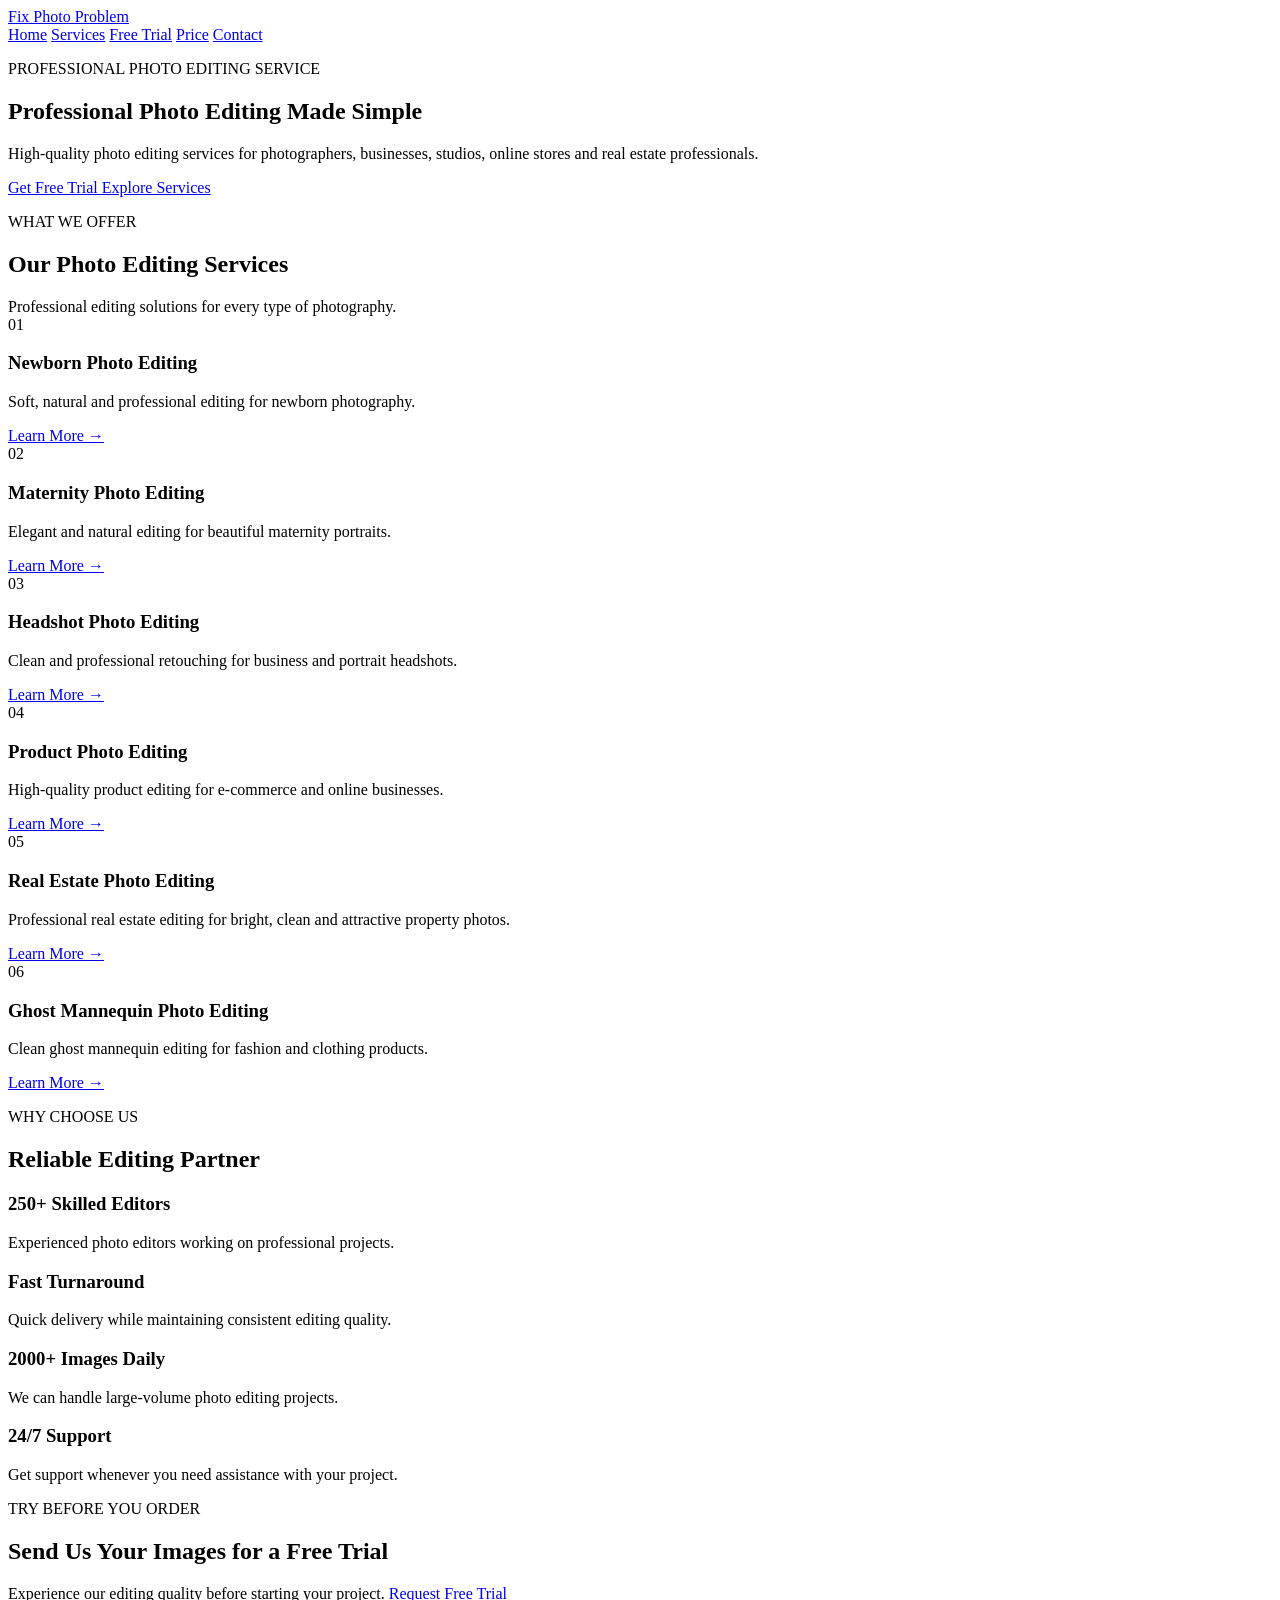
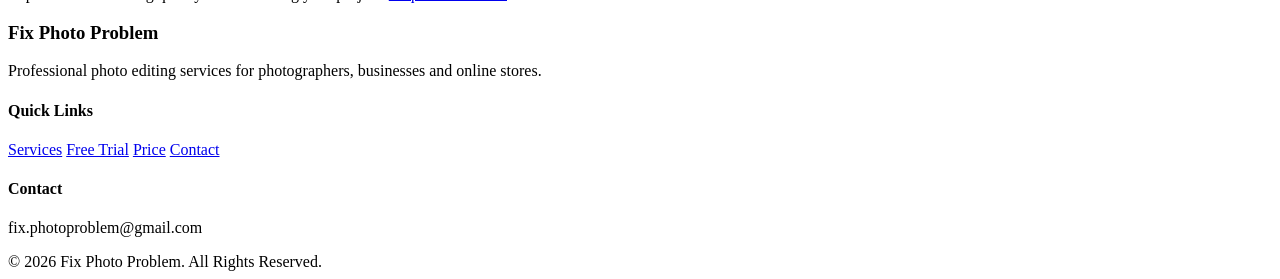
==== index.html @ 2d8e4720 "Add initial index.html for photo editing services site This HTML file contains the structure and con" ====
<!DOCTYPE html>
<html lang="en">
<head>
    <meta charset="UTF-8">
    <meta name="viewport" content="width=device-width, initial-scale=1.0">
    <title>Fix Photo Problem | Professional Photo Editing Services</title>
    <link rel="stylesheet" href="css/style.css">
</head>

<body>

<header class="header">
    <div class="container nav-container">

        <a href="index.html" class="logo">
            Fix Photo Problem
        </a>

        <nav class="navbar">
            <a href="index.html">Home</a>
            <a href="services.html">Services</a>
            <a href="free-trial.html">Free Trial</a>
            <a href="price.html">Price</a>
            <a href="contact.html">Contact</a>
        </nav>

    </div>
</header>


<section class="hero">

    <div class="container hero-content">

        <div class="hero-text">

            <p class="small-title">
                PROFESSIONAL PHOTO EDITING SERVICE
            </p>

            <h1>
                Professional Photo Editing
                <span>Made Simple</span>
            </h1>

            <p>
                High-quality photo editing services for photographers,
                businesses, studios, online stores and real estate professionals.
            </p>

            <div class="hero-buttons">

                <a href="free-trial.html" class="btn primary-btn">
                    Get Free Trial
                </a>

                <a href="services.html" class="btn secondary-btn">
                    Explore Services
                </a>

            </div>

        </div>

    </div>

</section>


<section class="services-section">

    <div class="container">

        <div class="section-heading">

            <p>WHAT WE OFFER</p>

            <h2>
                Our Photo Editing Services
            </h2>

            <span>
                Professional editing solutions for every type of photography.
            </span>

        </div>


        <div class="service-grid">

            <div class="service-card">
                <div class="service-number">01</div>
                <h3>Newborn Photo Editing</h3>
                <p>
                    Soft, natural and professional editing for newborn photography.
                </p>
                <a href="services.html">Learn More →</a>
            </div>


            <div class="service-card">
                <div class="service-number">02</div>
                <h3>Maternity Photo Editing</h3>
                <p>
                    Elegant and natural editing for beautiful maternity portraits.
                </p>
                <a href="services.html">Learn More →</a>
            </div>


            <div class="service-card">
                <div class="service-number">03</div>
                <h3>Headshot Photo Editing</h3>
                <p>
                    Clean and professional retouching for business and portrait headshots.
                </p>
                <a href="services.html">Learn More →</a>
            </div>


            <div class="service-card">
                <div class="service-number">04</div>
                <h3>Product Photo Editing</h3>
                <p>
                    High-quality product editing for e-commerce and online businesses.
                </p>
                <a href="services.html">Learn More →</a>
            </div>


            <div class="service-card">
                <div class="service-number">05</div>
                <h3>Real Estate Photo Editing</h3>
                <p>
                    Professional real estate editing for bright, clean and attractive property photos.
                </p>
                <a href="services.html">Learn More →</a>
            </div>


            <div class="service-card">
                <div class="service-number">06</div>
                <h3>Ghost Mannequin Photo Editing</h3>
                <p>
                    Clean ghost mannequin editing for fashion and clothing products.
                </p>
                <a href="services.html">Learn More →</a>
            </div>

        </div>

    </div>

</section>


<section class="why-section">

    <div class="container">

        <div class="section-heading">

            <p>WHY CHOOSE US</p>

            <h2>
                Reliable Editing Partner
            </h2>

        </div>


        <div class="features-grid">

            <div class="feature">
                <h3>250+ Skilled Editors</h3>
                <p>
                    Experienced photo editors working on professional projects.
                </p>
            </div>

            <div class="feature">
                <h3>Fast Turnaround</h3>
                <p>
                    Quick delivery while maintaining consistent editing quality.
                </p>
            </div>

            <div class="feature">
                <h3>2000+ Images Daily</h3>
                <p>
                    We can handle large-volume photo editing projects.
                </p>
            </div>

            <div class="feature">
                <h3>24/7 Support</h3>
                <p>
                    Get support whenever you need assistance with your project.
                </p>
            </div>

        </div>

    </div>

</section>


<section class="trial-section">

    <div class="container trial-content">

        <p>TRY BEFORE YOU ORDER</p>

        <h2>
            Send Us Your Images for a Free Trial
        </h2>

        <span>
            Experience our editing quality before starting your project.
        </span>

        <a href="free-trial.html" class="btn white-btn">
            Request Free Trial
        </a>

    </div>

</section>


<footer class="footer">

    <div class="container footer-content">

        <div>
            <h3>Fix Photo Problem</h3>
            <p>
                Professional photo editing services for photographers,
                businesses and online stores.
            </p>
        </div>

        <div>
            <h4>Quick Links</h4>
            <a href="services.html">Services</a>
            <a href="free-trial.html">Free Trial</a>
            <a href="price.html">Price</a>
            <a href="contact.html">Contact</a>
        </div>

        <div>
            <h4>Contact</h4>
            <p>fix.photoproblem@gmail.com</p>
        </div>

    </div>

    <div class="copyright">
        © 2026 Fix Photo Problem. All Rights Reserved.
    </div>

</footer>


</body>
</html>
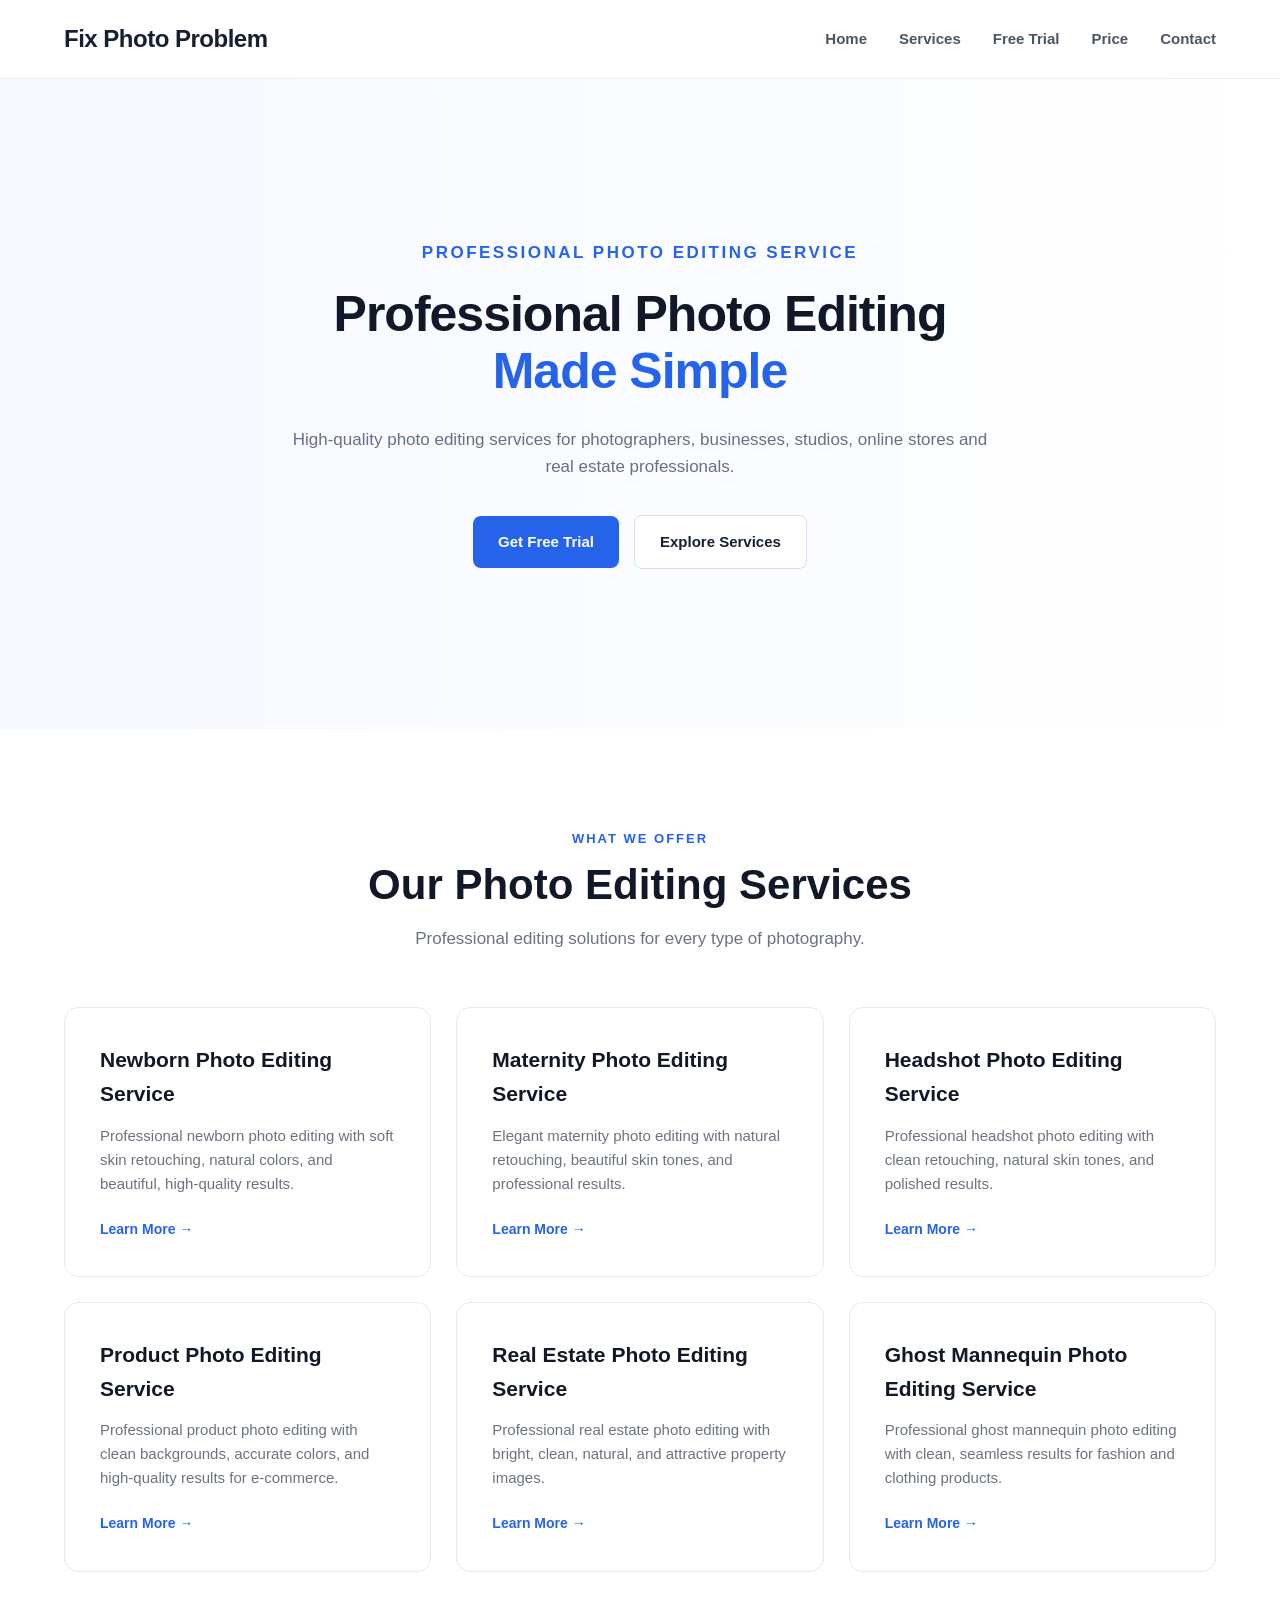
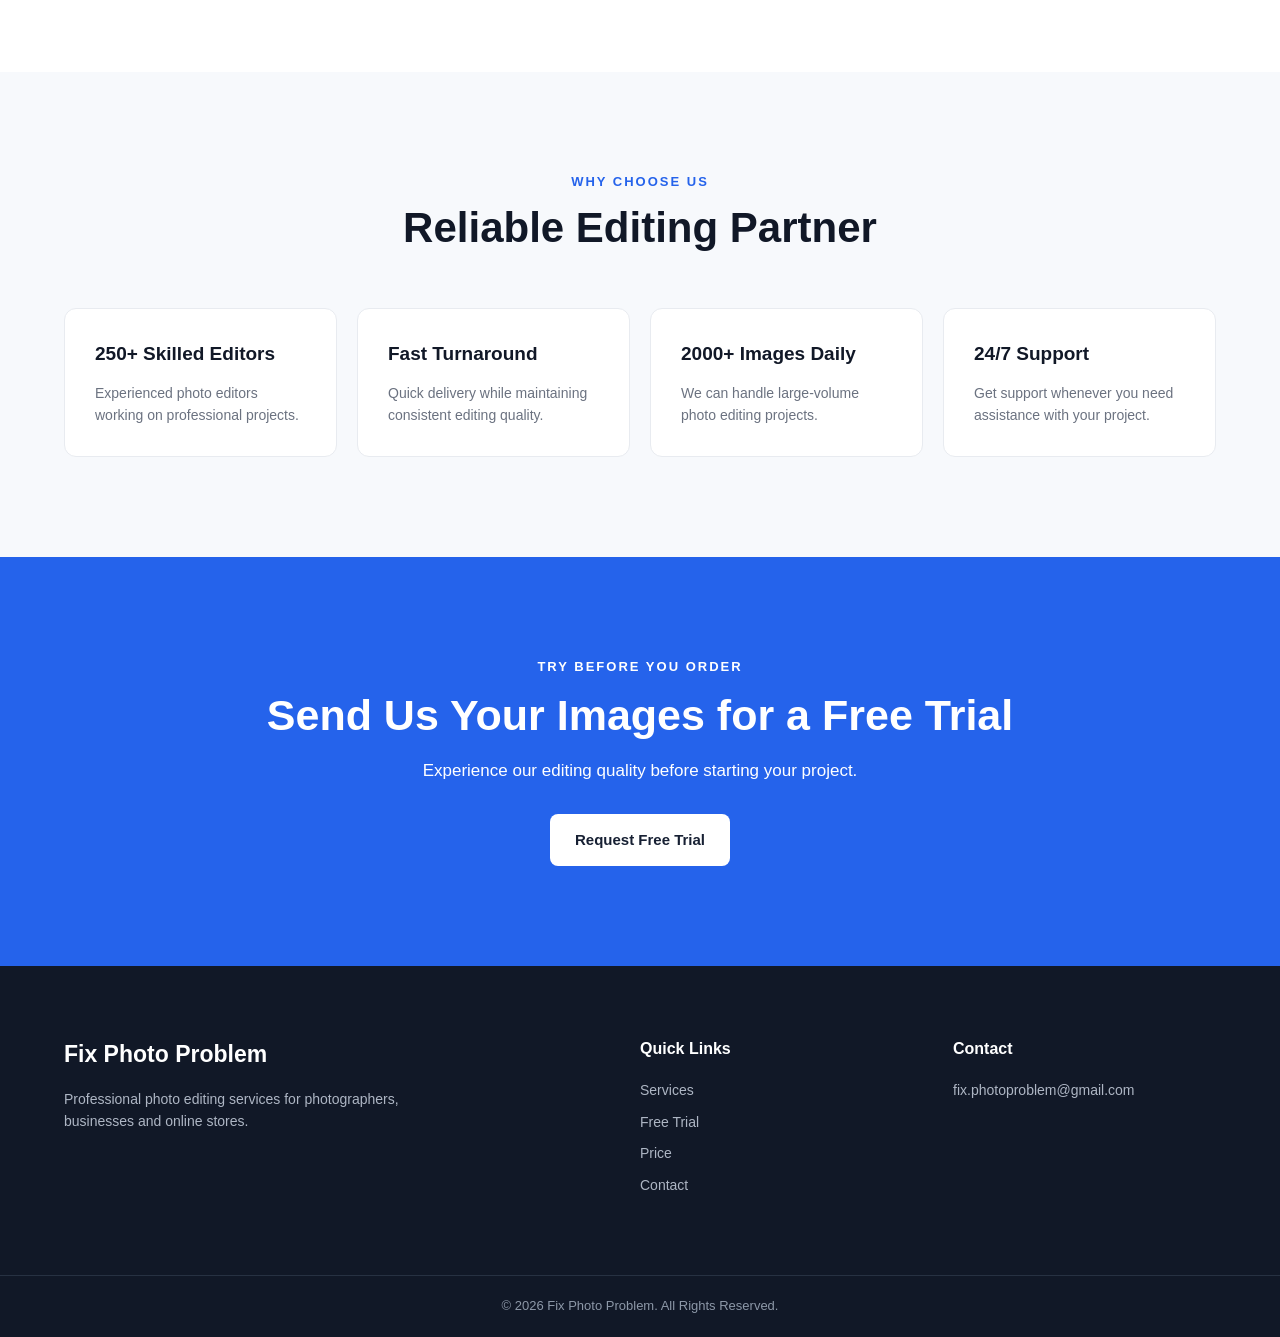
==== commit de15c759: "Revise photo editing service titles and descriptions Updated service titles and descriptions for cla" ====
--- a/index.html
+++ b/index.html
@@ -90,9 +90,9 @@
 
             <div class="service-card">
                 <div class="service-number">01</div>
-                <h3>Newborn Photo Editing</h3>
-                <p>
-                    Soft, natural and professional editing for newborn photography.
+                <h3>Newborn Photo Editing Service</h3>
+                <p>
+                   Professional newborn photo editing with soft skin retouching, natural colors, and beautiful, high-quality results.
                 </p>
                 <a href="services.html">Learn More →</a>
             </div>
@@ -100,9 +100,9 @@
 
             <div class="service-card">
                 <div class="service-number">02</div>
-                <h3>Maternity Photo Editing</h3>
-                <p>
-                    Elegant and natural editing for beautiful maternity portraits.
+                <h3>Maternity Photo Editing Service</h3>
+                <p>
+                    Elegant maternity photo editing with natural retouching, beautiful skin tones, and professional results.
                 </p>
                 <a href="services.html">Learn More →</a>
             </div>
@@ -110,9 +110,9 @@
 
             <div class="service-card">
                 <div class="service-number">03</div>
-                <h3>Headshot Photo Editing</h3>
-                <p>
-                    Clean and professional retouching for business and portrait headshots.
+                <h3>Headshot Photo Editing Service</h3>
+                <p>
+                    Professional headshot photo editing with clean retouching, natural skin tones, and polished results.
                 </p>
                 <a href="services.html">Learn More →</a>
             </div>
@@ -120,9 +120,9 @@
 
             <div class="service-card">
                 <div class="service-number">04</div>
-                <h3>Product Photo Editing</h3>
-                <p>
-                    High-quality product editing for e-commerce and online businesses.
+                <h3>Product Photo Editing Service</h3>
+                <p>
+                    Professional product photo editing with clean backgrounds, accurate colors, and high-quality results for e-commerce.
                 </p>
                 <a href="services.html">Learn More →</a>
             </div>
@@ -130,9 +130,9 @@
 
             <div class="service-card">
                 <div class="service-number">05</div>
-                <h3>Real Estate Photo Editing</h3>
-                <p>
-                    Professional real estate editing for bright, clean and attractive property photos.
+                <h3>Real Estate Photo Editing Service</h3>
+                <p>
+                   Professional real estate photo editing with bright, clean, natural, and attractive property images.
                 </p>
                 <a href="services.html">Learn More →</a>
             </div>
@@ -140,9 +140,9 @@
 
             <div class="service-card">
                 <div class="service-number">06</div>
-                <h3>Ghost Mannequin Photo Editing</h3>
-                <p>
-                    Clean ghost mannequin editing for fashion and clothing products.
+                <h3>Ghost Mannequin Photo Editing Service</h3>
+                <p>
+                    Professional ghost mannequin photo editing with clean, seamless results for fashion and clothing products.
                 </p>
                 <a href="services.html">Learn More →</a>
             </div>
--- a/css/style.css
+++ b/css/style.css
@@ -0,0 +1,862 @@
+/* ================================
+   GLOBAL STYLES
+================================ */
+
+* {
+    margin: 0;
+    padding: 0;
+    box-sizing: border-box;
+}
+
+html {
+    scroll-behavior: smooth;
+}
+
+body {
+    font-family: Arial, Helvetica, sans-serif;
+    color: #172033;
+    background: #ffffff;
+    line-height: 1.6;
+}
+
+a {
+    text-decoration: none;
+    color: inherit;
+}
+
+.container {
+    width: 90%;
+    max-width: 1200px;
+    margin: auto;
+}
+
+
+/* ================================
+   HEADER
+================================ */
+
+.header {
+    background: #ffffff;
+    border-bottom: 1px solid #eeeeee;
+    position: sticky;
+    top: 0;
+    z-index: 1000;
+}
+
+.nav-container {
+    min-height: 78px;
+    display: flex;
+    align-items: center;
+    justify-content: space-between;
+}
+
+.logo {
+    font-size: 24px;
+    font-weight: 800;
+    color: #172033;
+    letter-spacing: -0.5px;
+}
+
+.navbar {
+    display: flex;
+    align-items: center;
+    gap: 32px;
+}
+
+.navbar a {
+    font-size: 15px;
+    font-weight: 600;
+    color: #4b5563;
+    transition: 0.3s ease;
+}
+
+.navbar a:hover {
+    color: #2563eb;
+}
+
+
+/* ================================
+   HOME HERO
+================================ */
+
+.hero {
+    min-height: 650px;
+    display: flex;
+    align-items: center;
+    justify-content: center;
+
+    background:
+        linear-gradient(
+            90deg,
+            #f5f8ff 0%,
+            #ffffff 100%
+        );
+}
+
+.hero-content {
+    width: 100%;
+    display: flex;
+    align-items: center;
+    justify-content: center;
+    text-align: center;
+}
+
+.hero-text {
+    width: 100%;
+    max-width: 900px;
+    margin: 0 auto;
+}
+
+
+/* PROFESSIONAL PHOTO EDITING SERVICE */
+
+.small-title {
+    color: #2563eb;
+    font-size: 17px;
+    font-weight: 800;
+    letter-spacing: 2.5px;
+    margin-bottom: 20px;
+    text-align: center;
+}
+
+
+/* MAIN HEADING */
+
+.hero h1 {
+    font-size: 50px;
+    line-height: 1.15;
+    letter-spacing: -1px;
+    margin-bottom: 25px;
+    color: #111827;
+}
+
+.hero h1 span {
+    display: block;
+    color: #2563eb;
+}
+
+
+/* DESCRIPTION */
+
+.hero-text > p:not(.small-title) {
+    max-width: 720px;
+    margin: 0 auto 35px;
+    font-size: 17px;
+    color: #667085;
+}
+
+
+/* HERO BUTTONS */
+
+.hero-buttons {
+    display: flex;
+    justify-content: center;
+    align-items: center;
+    gap: 15px;
+    flex-wrap: wrap;
+}
+
+
+/* ================================
+   BUTTONS
+================================ */
+
+.btn {
+    display: inline-block;
+    padding: 14px 25px;
+    border-radius: 8px;
+    font-size: 15px;
+    font-weight: 700;
+    transition: all 0.3s ease;
+}
+
+.primary-btn {
+    background: #2563eb;
+    color: #ffffff;
+}
+
+.primary-btn:hover {
+    background: #1d4ed8;
+    transform: translateY(-2px);
+}
+
+.secondary-btn {
+    background: #ffffff;
+    color: #172033;
+    border: 1px solid #d9dee8;
+}
+
+.secondary-btn:hover {
+    border-color: #2563eb;
+    color: #2563eb;
+}
+
+
+/* ================================
+   SECTION HEADING
+================================ */
+
+.section-heading {
+    text-align: center;
+    max-width: 700px;
+    margin: 0 auto 55px;
+}
+
+.section-heading p {
+    color: #2563eb;
+    font-size: 13px;
+    font-weight: 800;
+    letter-spacing: 2px;
+    margin-bottom: 10px;
+}
+
+.section-heading h2 {
+    font-size: 42px;
+    line-height: 1.2;
+    color: #111827;
+    margin-bottom: 15px;
+}
+
+.section-heading span {
+    color: #6b7280;
+    font-size: 17px;
+}
+
+
+/* ================================
+   SERVICES
+================================ */
+
+.services-section {
+    padding: 100px 0;
+    background: #ffffff;
+}
+
+.service-grid {
+    display: grid;
+    grid-template-columns: repeat(3, 1fr);
+    gap: 25px;
+}
+
+.service-card {
+    padding: 35px;
+    border: 1px solid #e6e9ef;
+    border-radius: 14px;
+    background: #ffffff;
+    transition: all 0.3s ease;
+}
+
+.service-card:hover {
+    transform: translateY(-7px);
+    border-color: #c9d8ff;
+    box-shadow: 0 18px 45px rgba(30, 64, 175, 0.10);
+}
+
+.service-number {
+    display: none;
+}
+
+.service-card h3 {
+    font-size: 21px;
+    margin-bottom: 13px;
+    color: #111827;
+}
+
+.service-card p {
+    color: #6b7280;
+    font-size: 15px;
+    margin-bottom: 20px;
+}
+
+.service-card a {
+    color: #2563eb;
+    font-size: 14px;
+    font-weight: 700;
+}
+
+
+/* ================================
+   WHY CHOOSE US
+================================ */
+
+.why-section {
+    padding: 100px 0;
+    background: #f7f9fc;
+}
+
+.features-grid {
+    display: grid;
+    grid-template-columns: repeat(4, 1fr);
+    gap: 20px;
+}
+
+.feature {
+    background: #ffffff;
+    padding: 30px;
+    border-radius: 12px;
+    border: 1px solid #e8ebf0;
+}
+
+.feature h3 {
+    font-size: 19px;
+    margin-bottom: 12px;
+    color: #111827;
+}
+
+.feature p {
+    color: #6b7280;
+    font-size: 14px;
+}
+
+
+/* ================================
+   FREE TRIAL CTA
+================================ */
+
+.trial-section {
+    padding: 100px 0;
+    background: #2563eb;
+}
+
+.trial-content {
+    text-align: center;
+    color: #ffffff;
+}
+
+.trial-content p {
+    font-size: 13px;
+    font-weight: 800;
+    letter-spacing: 2px;
+    margin-bottom: 12px;
+}
+
+.trial-content h2 {
+    font-size: 43px;
+    line-height: 1.2;
+    margin-bottom: 15px;
+}
+
+.trial-content span {
+    display: block;
+    font-size: 17px;
+    margin-bottom: 30px;
+}
+
+.white-btn {
+    background: #ffffff;
+    color: #172033;
+}
+
+.white-btn:hover {
+    transform: translateY(-2px);
+}
+
+
+/* ================================
+   FOOTER
+================================ */
+
+.footer {
+    background: #111827;
+    color: #ffffff;
+}
+
+.footer-content {
+    padding: 70px 0;
+    display: grid;
+    grid-template-columns: 2fr 1fr 1fr;
+    gap: 50px;
+}
+
+.footer h3 {
+    font-size: 23px;
+    margin-bottom: 15px;
+}
+
+.footer h4 {
+    font-size: 16px;
+    margin-bottom: 18px;
+}
+
+.footer p {
+    color: #aeb6c4;
+    font-size: 14px;
+    max-width: 400px;
+}
+
+.footer a {
+    display: block;
+    color: #aeb6c4;
+    font-size: 14px;
+    margin-bottom: 9px;
+    transition: 0.3s ease;
+}
+
+.footer a:hover {
+    color: #ffffff;
+}
+
+.copyright {
+    border-top: 1px solid #273142;
+    text-align: center;
+    padding: 20px;
+    color: #8d98a8;
+    font-size: 13px;
+}
+
+
+/* ================================
+   PAGE HERO
+================================ */
+
+.page-hero {
+    padding: 100px 0;
+    text-align: center;
+    background: #f5f8ff;
+}
+
+.page-hero h1 {
+    max-width: 850px;
+    margin: 0 auto 18px;
+    font-size: 52px;
+    line-height: 1.15;
+    color: #111827;
+}
+
+.page-hero > p:last-child {
+    max-width: 650px;
+    margin: 0 auto;
+    color: #667085;
+    font-size: 17px;
+}
+
+
+/* ================================
+   MOBILE RESPONSIVE
+================================ */
+
+@media (max-width: 900px) {
+
+    .navbar {
+        gap: 15px;
+    }
+
+    .hero h1 {
+        font-size: 44px;
+    }
+
+    .service-grid {
+        grid-template-columns: repeat(2, 1fr);
+    }
+
+    .features-grid {
+        grid-template-columns: repeat(2, 1fr);
+    }
+
+    .footer-content {
+        grid-template-columns: 1fr 1fr;
+    }
+}
+
+
+@media (max-width: 650px) {
+
+    .nav-container {
+        flex-direction: column;
+        padding: 20px 0;
+        gap: 15px;
+    }
+
+    .navbar {
+        flex-wrap: wrap;
+        justify-content: center;
+        gap: 12px 18px;
+    }
+
+
+    /* MOBILE HERO */
+
+    .hero {
+        min-height: 560px;
+        text-align: center;
+    }
+
+    .hero-content {
+        text-align: center;
+    }
+
+    .hero-text {
+        max-width: 100%;
+    }
+
+    .small-title {
+        font-size: 14px;
+        letter-spacing: 1.8px;
+        line-height: 1.5;
+    }
+
+    .hero h1 {
+        font-size: 36px;
+        line-height: 1.15;
+        letter-spacing: -0.5px;
+    }
+
+    .hero-text > p:not(.small-title) {
+        font-size: 16px;
+        line-height: 1.7;
+    }
+
+    .hero-buttons {
+        justify-content: center;
+    }
+
+
+    /* SECTION */
+
+    .section-heading h2 {
+        font-size: 34px;
+    }
+
+
+    /* SERVICES */
+
+    .service-grid {
+        grid-template-columns: 1fr;
+    }
+
+
+    /* FEATURES */
+
+    .features-grid {
+        grid-template-columns: 1fr;
+    }
+
+
+    /* FREE TRIAL */
+
+    .trial-content h2 {
+        font-size: 34px;
+    }
+
+
+    /* FOOTER */
+
+    .footer-content {
+        grid-template-columns: 1fr;
+        gap: 35px;
+    }
+
+
+    /* PAGE HERO */
+
+    .page-hero {
+        padding: 70px 0;
+    }
+
+    .page-hero h1 {
+        font-size: 36px;
+    }
+
+}
+/* ================================
+   FREE TRIAL PAGE
+================================ */
+
+.free-trial-section {
+    padding: 100px 0;
+    background: #ffffff;
+}
+
+.free-trial-wrapper {
+    display: grid;
+    grid-template-columns: 0.9fr 1.1fr;
+    gap: 70px;
+    align-items: start;
+}
+
+
+/* LEFT CONTENT */
+
+.trial-info {
+    padding-top: 20px;
+}
+
+.trial-label {
+    color: #2563eb;
+    font-size: 14px;
+    font-weight: 800;
+    letter-spacing: 2px;
+    margin-bottom: 15px;
+}
+
+.trial-info h2 {
+    font-size: 40px;
+    line-height: 1.2;
+    color: #111827;
+    margin-bottom: 18px;
+}
+
+.trial-description {
+    color: #667085;
+    font-size: 16px;
+    line-height: 1.7;
+    max-width: 500px;
+    margin-bottom: 35px;
+}
+
+
+/* BENEFITS */
+
+.trial-benefit {
+    display: flex;
+    flex-direction: column;
+    gap: 24px;
+}
+
+.benefit-item {
+    display: flex;
+    align-items: flex-start;
+    gap: 15px;
+}
+
+.benefit-icon {
+    width: 30px;
+    height: 30px;
+    min-width: 30px;
+    display: flex;
+    align-items: center;
+    justify-content: center;
+    background: #eff6ff;
+    color: #2563eb;
+    border-radius: 50%;
+    font-weight: 800;
+}
+
+.benefit-item h3 {
+    font-size: 17px;
+    color: #111827;
+    margin-bottom: 3px;
+}
+
+.benefit-item p {
+    color: #6b7280;
+    font-size: 14px;
+}
+
+
+/* FORM CARD */
+
+.trial-form-card {
+    background: #ffffff;
+    border: 1px solid #e4e8ef;
+    border-radius: 18px;
+    padding: 40px;
+    box-shadow: 0 20px 55px rgba(15, 23, 42, 0.08);
+}
+
+.form-header {
+    margin-bottom: 30px;
+}
+
+.form-header h2 {
+    font-size: 28px;
+    color: #111827;
+    margin-bottom: 7px;
+}
+
+.form-header p {
+    color: #6b7280;
+    font-size: 15px;
+}
+
+
+/* FORM ROW */
+
+.form-row {
+    display: grid;
+    grid-template-columns: 1fr 1fr;
+    gap: 18px;
+}
+
+
+/* FORM GROUP */
+
+.form-group {
+    margin-bottom: 20px;
+}
+
+.form-group label {
+    display: block;
+    font-size: 14px;
+    font-weight: 700;
+    color: #172033;
+    margin-bottom: 8px;
+}
+
+
+/* INPUTS */
+
+.form-group input[type="text"],
+.form-group input[type="email"],
+.form-group select,
+.form-group textarea {
+    width: 100%;
+    padding: 13px 15px;
+    border: 1px solid #d8dee8;
+    border-radius: 8px;
+    background: #ffffff;
+    color: #172033;
+    font-family: Arial, Helvetica, sans-serif;
+    font-size: 15px;
+    outline: none;
+    transition: 0.25s ease;
+}
+
+.form-group input[type="text"]:focus,
+.form-group input[type="email"]:focus,
+.form-group select:focus,
+.form-group textarea:focus {
+    border-color: #2563eb;
+    box-shadow: 0 0 0 3px rgba(37, 99, 235, 0.10);
+}
+
+.form-group textarea {
+    resize: vertical;
+    min-height: 130px;
+}
+
+
+/* UPLOAD BOX */
+
+.upload-box {
+    position: relative;
+}
+
+.upload-box input[type="file"] {
+    position: absolute;
+    width: 1px;
+    height: 1px;
+    opacity: 0;
+}
+
+.upload-label {
+    width: 100%;
+    min-height: 145px;
+    border: 2px dashed #cbd5e1;
+    border-radius: 12px;
+    background: #f8fafc;
+    display: flex !important;
+    flex-direction: column;
+    align-items: center;
+    justify-content: center;
+    text-align: center;
+    cursor: pointer;
+    transition: 0.25s ease;
+}
+
+.upload-label:hover {
+    border-color: #2563eb;
+    background: #f5f8ff;
+}
+
+.upload-icon {
+    width: 42px;
+    height: 42px;
+    border-radius: 50%;
+    background: #eff6ff;
+    color: #2563eb;
+    display: flex;
+    align-items: center;
+    justify-content: center;
+    font-size: 26px;
+    font-weight: 400;
+    margin-bottom: 10px;
+}
+
+.upload-label strong {
+    color: #172033;
+    font-size: 15px;
+    margin-bottom: 4px;
+}
+
+.upload-label small {
+    color: #7b8494;
+    font-size: 13px;
+}
+
+
+/* SUBMIT BUTTON */
+
+.trial-submit-btn {
+    width: 100%;
+    padding: 15px 20px;
+    border: none;
+    border-radius: 8px;
+    background: #2563eb;
+    color: #ffffff;
+    font-size: 15px;
+    font-weight: 700;
+    cursor: pointer;
+    transition: 0.3s ease;
+}
+
+.trial-submit-btn:hover {
+    background: #1d4ed8;
+    transform: translateY(-2px);
+}
+
+
+/* FORM NOTE */
+
+.form-note {
+    text-align: center;
+    margin-top: 15px;
+    color: #8a94a6;
+    font-size: 12px;
+    line-height: 1.5;
+}
+
+
+/* ================================
+   FREE TRIAL MOBILE
+================================ */
+
+@media (max-width: 900px) {
+
+    .free-trial-wrapper {
+        grid-template-columns: 1fr;
+        gap: 45px;
+    }
+
+    .trial-info {
+        padding-top: 0;
+    }
+
+}
+
+
+@media (max-width: 650px) {
+
+    .free-trial-section {
+        padding: 70px 0;
+    }
+
+    .trial-info h2 {
+        font-size: 32px;
+    }
+
+    .form-row {
+        grid-template-columns: 1fr;
+        gap: 0;
+    }
+
+    .trial-form-card {
+        padding: 25px;
+        border-radius: 14px;
+    }
+
+    .form-header h2 {
+        font-size: 24px;
+    }
+
+}
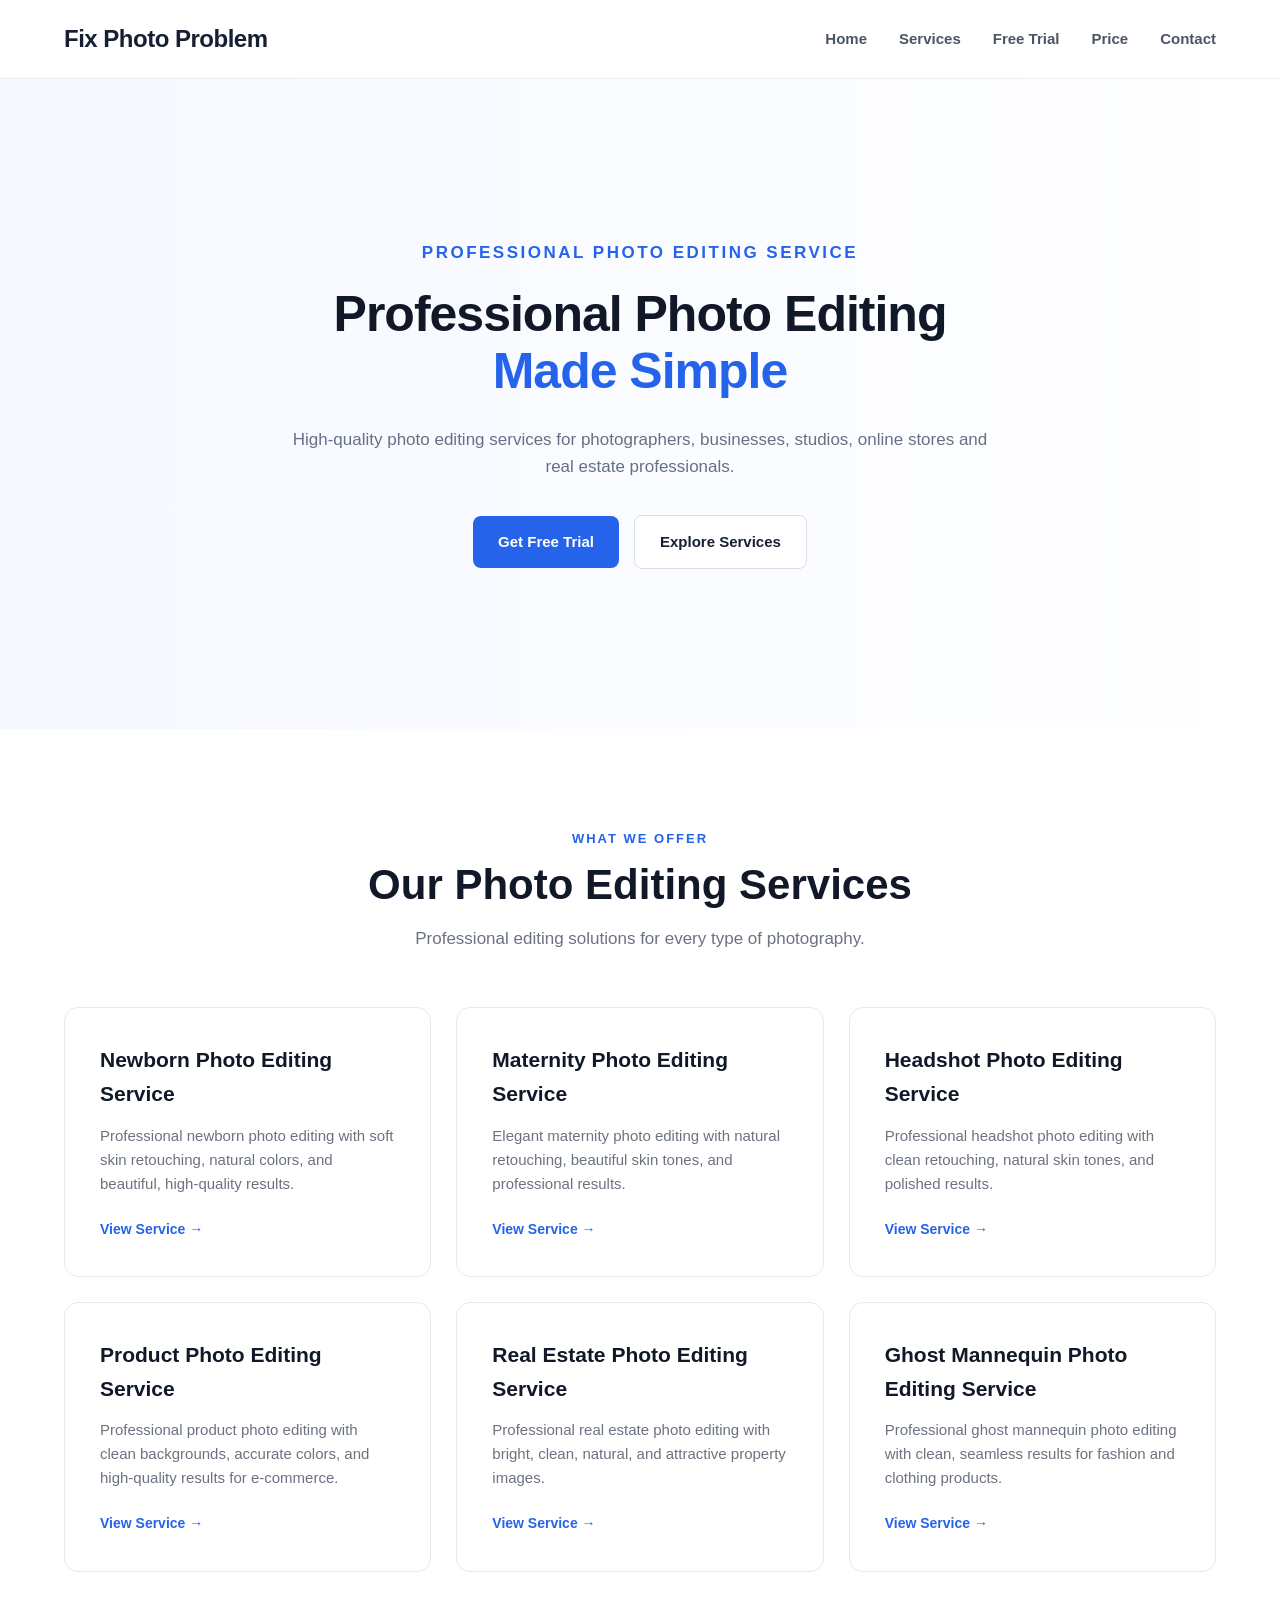
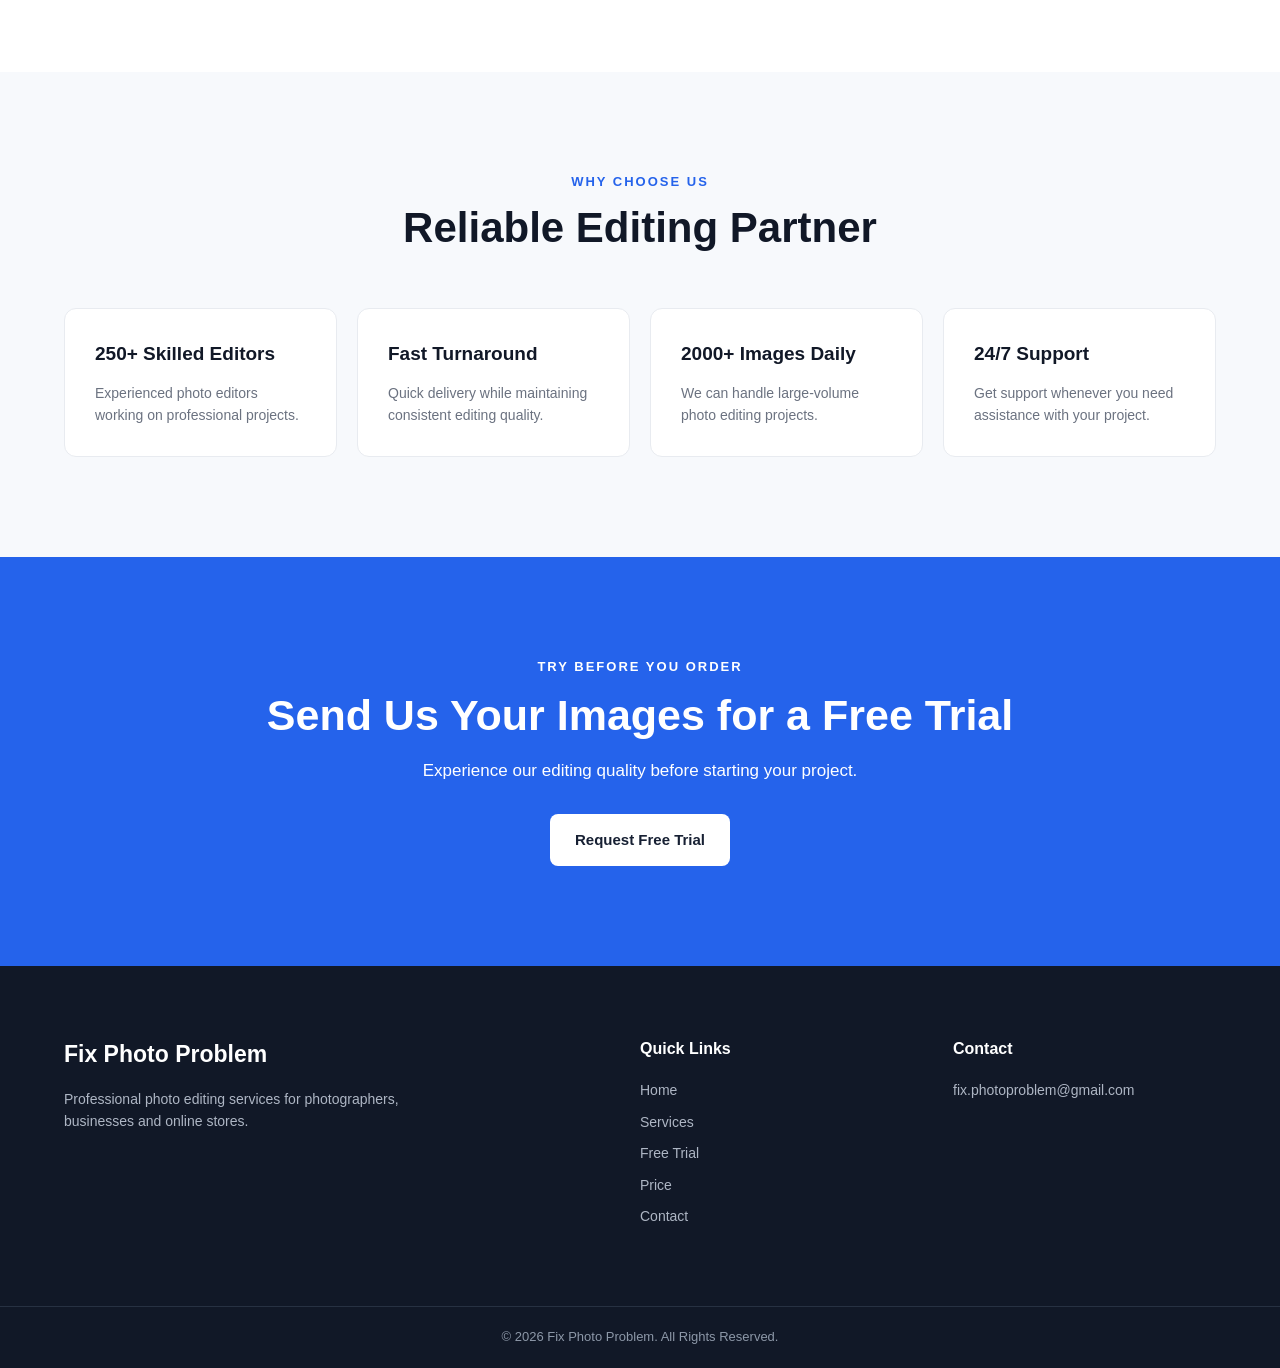
==== commit 0d545627: "Update HTML structure and service links" ====
--- a/index.html
+++ b/index.html
@@ -1,15 +1,30 @@
 <!DOCTYPE html>
 <html lang="en">
+
 <head>
     <meta charset="UTF-8">
     <meta name="viewport" content="width=device-width, initial-scale=1.0">
-    <title>Fix Photo Problem | Professional Photo Editing Services</title>
+
+    <title>Professional Photo Editing Services | Fix Photo Problem</title>
+
+    <meta name="description"
+        content="Professional photo editing services for newborn, maternity, headshot, product, real estate and ghost mannequin photography. Request a free trial today.">
+
+    <meta name="keywords"
+        content="photo editing service, newborn photo editing service, maternity photo editing service, headshot photo editing service, product photo editing service, real estate photo editing service, ghost mannequin photo editing service">
+
     <link rel="stylesheet" href="css/style.css">
 </head>
 
 <body>
 
+
+<!-- ================================
+     HEADER
+================================ -->
+
 <header class="header">
+
     <div class="container nav-container">
 
         <a href="index.html" class="logo">
@@ -17,16 +32,28 @@
         </a>
 
         <nav class="navbar">
+
             <a href="index.html">Home</a>
+
             <a href="services.html">Services</a>
+
             <a href="free-trial.html">Free Trial</a>
+
             <a href="price.html">Price</a>
+
             <a href="contact.html">Contact</a>
+
         </nav>
 
     </div>
+
 </header>
 
+
+
+<!-- ================================
+     HERO
+================================ -->
 
 <section class="hero">
 
@@ -67,6 +94,11 @@
 </section>
 
 
+
+<!-- ================================
+     SERVICES
+================================ -->
+
 <section class="services-section">
 
     <div class="container">
@@ -88,64 +120,157 @@
 
         <div class="service-grid">
 
-            <div class="service-card">
-                <div class="service-number">01</div>
-                <h3>Newborn Photo Editing Service</h3>
-                <p>
-                   Professional newborn photo editing with soft skin retouching, natural colors, and beautiful, high-quality results.
-                </p>
-                <a href="services.html">Learn More →</a>
-            </div>
-
-
-            <div class="service-card">
-                <div class="service-number">02</div>
-                <h3>Maternity Photo Editing Service</h3>
-                <p>
-                    Elegant maternity photo editing with natural retouching, beautiful skin tones, and professional results.
-                </p>
-                <a href="services.html">Learn More →</a>
-            </div>
-
-
-            <div class="service-card">
-                <div class="service-number">03</div>
-                <h3>Headshot Photo Editing Service</h3>
-                <p>
-                    Professional headshot photo editing with clean retouching, natural skin tones, and polished results.
-                </p>
-                <a href="services.html">Learn More →</a>
-            </div>
-
-
-            <div class="service-card">
-                <div class="service-number">04</div>
-                <h3>Product Photo Editing Service</h3>
-                <p>
-                    Professional product photo editing with clean backgrounds, accurate colors, and high-quality results for e-commerce.
-                </p>
-                <a href="services.html">Learn More →</a>
-            </div>
-
-
-            <div class="service-card">
-                <div class="service-number">05</div>
-                <h3>Real Estate Photo Editing Service</h3>
-                <p>
-                   Professional real estate photo editing with bright, clean, natural, and attractive property images.
-                </p>
-                <a href="services.html">Learn More →</a>
-            </div>
-
-
-            <div class="service-card">
-                <div class="service-number">06</div>
-                <h3>Ghost Mannequin Photo Editing Service</h3>
-                <p>
-                    Professional ghost mannequin photo editing with clean, seamless results for fashion and clothing products.
-                </p>
-                <a href="services.html">Learn More →</a>
-            </div>
+
+            <!-- NEWBORN -->
+
+            <div class="service-card">
+
+                <div class="service-number">
+                    01
+                </div>
+
+                <h3>
+                    Newborn Photo Editing Service
+                </h3>
+
+                <p>
+                    Professional newborn photo editing with soft skin
+                    retouching, natural colors, and beautiful,
+                    high-quality results.
+                </p>
+
+                <a href="newborn-photo-editing.html" class="service-link">
+                    View Service →
+                </a>
+
+            </div>
+
+
+
+            <!-- MATERNITY -->
+
+            <div class="service-card">
+
+                <div class="service-number">
+                    02
+                </div>
+
+                <h3>
+                    Maternity Photo Editing Service
+                </h3>
+
+                <p>
+                    Elegant maternity photo editing with natural
+                    retouching, beautiful skin tones, and professional results.
+                </p>
+
+                <a href="maternity-photo-editing.html" class="service-link">
+                    View Service →
+                </a>
+
+            </div>
+
+
+
+            <!-- HEADSHOT -->
+
+            <div class="service-card">
+
+                <div class="service-number">
+                    03
+                </div>
+
+                <h3>
+                    Headshot Photo Editing Service
+                </h3>
+
+                <p>
+                    Professional headshot photo editing with clean
+                    retouching, natural skin tones, and polished results.
+                </p>
+
+                <a href="headshot-photo-editing.html" class="service-link">
+                    View Service →
+                </a>
+
+            </div>
+
+
+
+            <!-- PRODUCT -->
+
+            <div class="service-card">
+
+                <div class="service-number">
+                    04
+                </div>
+
+                <h3>
+                    Product Photo Editing Service
+                </h3>
+
+                <p>
+                    Professional product photo editing with clean
+                    backgrounds, accurate colors, and high-quality
+                    results for e-commerce.
+                </p>
+
+                <a href="product-photo-editing.html" class="service-link">
+                    View Service →
+                </a>
+
+            </div>
+
+
+
+            <!-- REAL ESTATE -->
+
+            <div class="service-card">
+
+                <div class="service-number">
+                    05
+                </div>
+
+                <h3>
+                    Real Estate Photo Editing Service
+                </h3>
+
+                <p>
+                    Professional real estate photo editing with bright,
+                    clean, natural, and attractive property images.
+                </p>
+
+                <a href="real-estate-photo-editing.html" class="service-link">
+                    View Service →
+                </a>
+
+            </div>
+
+
+
+            <!-- GHOST MANNEQUIN -->
+
+            <div class="service-card">
+
+                <div class="service-number">
+                    06
+                </div>
+
+                <h3>
+                    Ghost Mannequin Photo Editing Service
+                </h3>
+
+                <p>
+                    Professional ghost mannequin photo editing with
+                    clean, seamless results for fashion and clothing products.
+                </p>
+
+                <a href="ghost-mannequin-photo-editing.html" class="service-link">
+                    View Service →
+                </a>
+
+            </div>
+
 
         </div>
 
@@ -153,6 +278,11 @@
 
 </section>
 
+
+
+<!-- ================================
+     WHY CHOOSE US
+================================ -->
 
 <section class="why-section">
 
@@ -171,33 +301,58 @@
 
         <div class="features-grid">
 
+
             <div class="feature">
-                <h3>250+ Skilled Editors</h3>
+
+                <h3>
+                    250+ Skilled Editors
+                </h3>
+
                 <p>
                     Experienced photo editors working on professional projects.
                 </p>
-            </div>
+
+            </div>
+
 
             <div class="feature">
-                <h3>Fast Turnaround</h3>
+
+                <h3>
+                    Fast Turnaround
+                </h3>
+
                 <p>
                     Quick delivery while maintaining consistent editing quality.
                 </p>
-            </div>
+
+            </div>
+
 
             <div class="feature">
-                <h3>2000+ Images Daily</h3>
+
+                <h3>
+                    2000+ Images Daily
+                </h3>
+
                 <p>
                     We can handle large-volume photo editing projects.
                 </p>
-            </div>
+
+            </div>
+
 
             <div class="feature">
-                <h3>24/7 Support</h3>
+
+                <h3>
+                    24/7 Support
+                </h3>
+
                 <p>
                     Get support whenever you need assistance with your project.
                 </p>
-            </div>
+
+            </div>
+
 
         </div>
 
@@ -206,11 +361,18 @@
 </section>
 
 
+
+<!-- ================================
+     FREE TRIAL CTA
+================================ -->
+
 <section class="trial-section">
 
     <div class="container trial-content">
 
-        <p>TRY BEFORE YOU ORDER</p>
+        <p>
+            TRY BEFORE YOU ORDER
+        </p>
 
         <h2>
             Send Us Your Images for a Free Trial
@@ -229,35 +391,79 @@
 </section>
 
 
+
+<!-- ================================
+     FOOTER
+================================ -->
+
 <footer class="footer">
 
     <div class="container footer-content">
 
+
         <div>
-            <h3>Fix Photo Problem</h3>
+
+            <h3>
+                Fix Photo Problem
+            </h3>
+
             <p>
                 Professional photo editing services for photographers,
                 businesses and online stores.
             </p>
-        </div>
+
+        </div>
+
 
         <div>
-            <h4>Quick Links</h4>
-            <a href="services.html">Services</a>
-            <a href="free-trial.html">Free Trial</a>
-            <a href="price.html">Price</a>
-            <a href="contact.html">Contact</a>
-        </div>
+
+            <h4>
+                Quick Links
+            </h4>
+
+            <a href="index.html">
+                Home
+            </a>
+
+            <a href="services.html">
+                Services
+            </a>
+
+            <a href="free-trial.html">
+                Free Trial
+            </a>
+
+            <a href="price.html">
+                Price
+            </a>
+
+            <a href="contact.html">
+                Contact
+            </a>
+
+        </div>
+
 
         <div>
-            <h4>Contact</h4>
-            <p>fix.photoproblem@gmail.com</p>
-        </div>
-
-    </div>
+
+            <h4>
+                Contact
+            </h4>
+
+            <p>
+                fix.photoproblem@gmail.com
+            </p>
+
+        </div>
+
+
+    </div>
+
 
     <div class="copyright">
+
         © 2026 Fix Photo Problem. All Rights Reserved.
+
     </div>
 
 </footer>
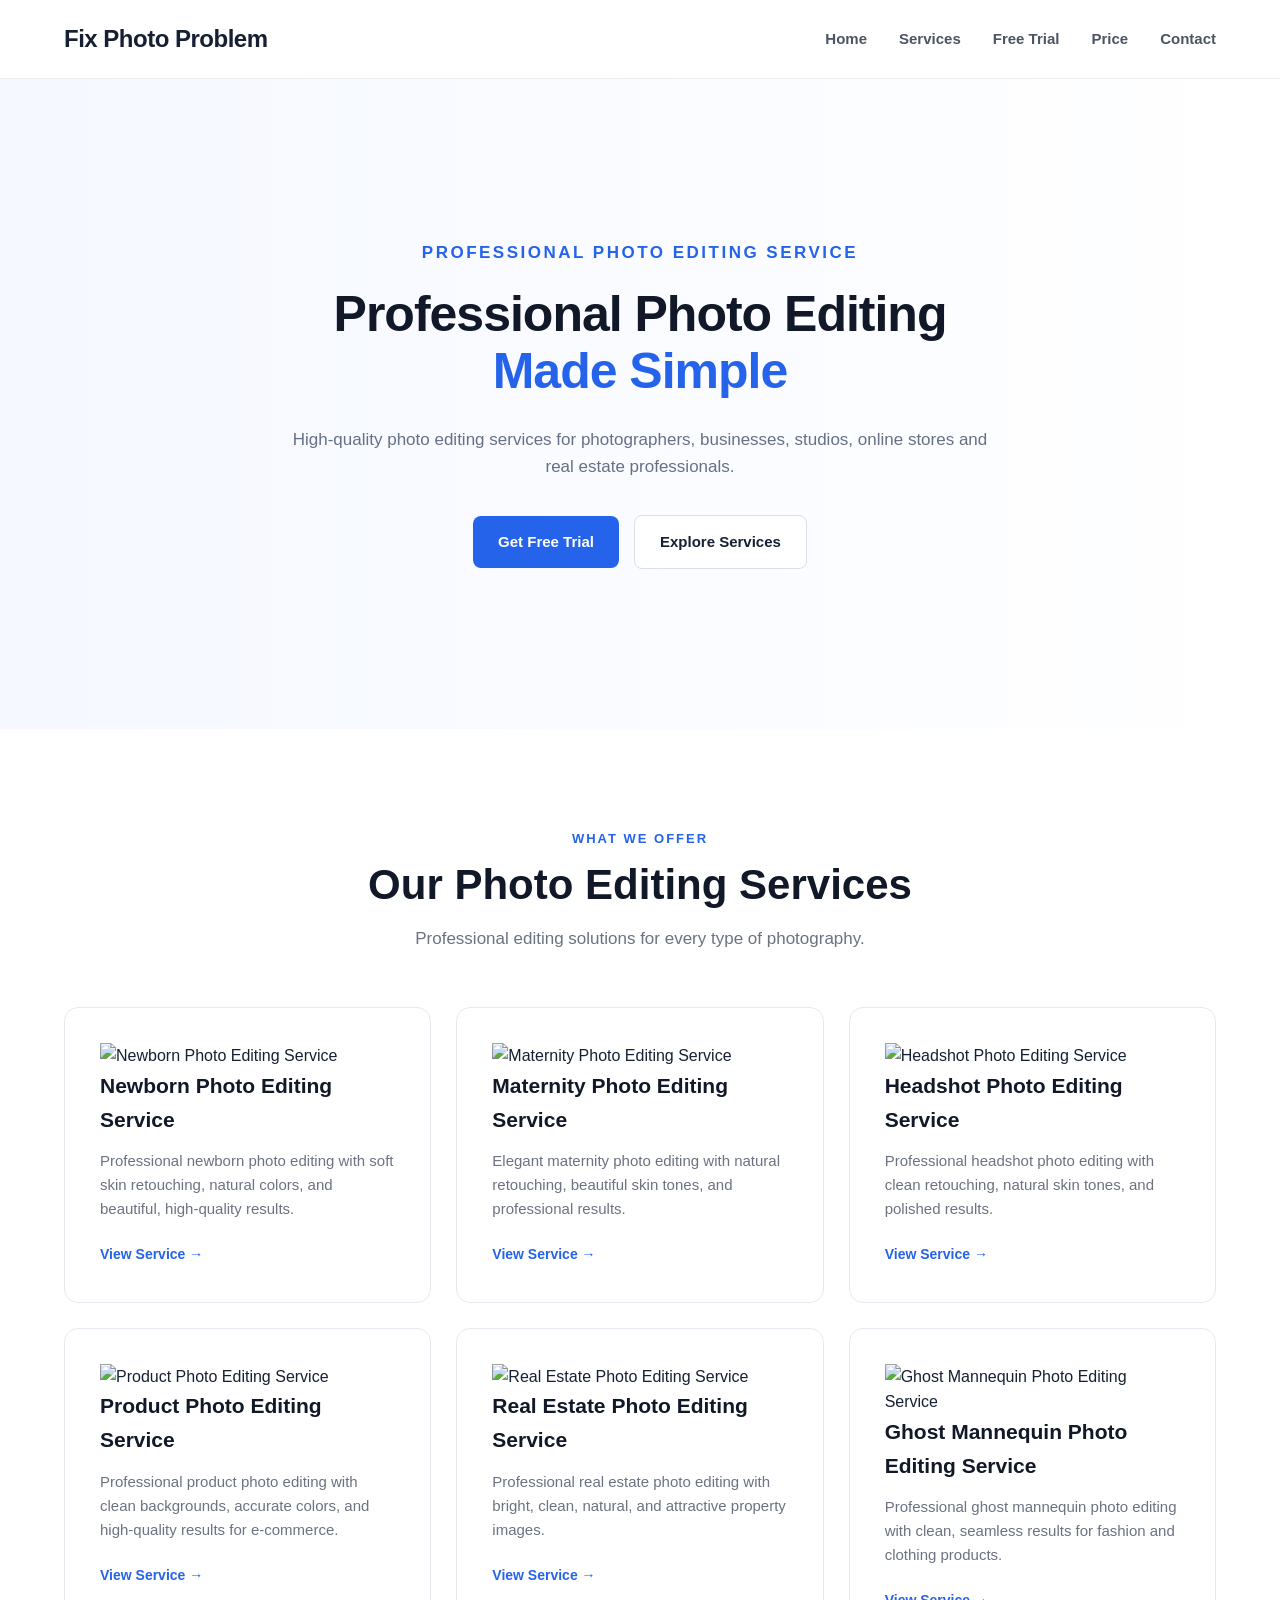
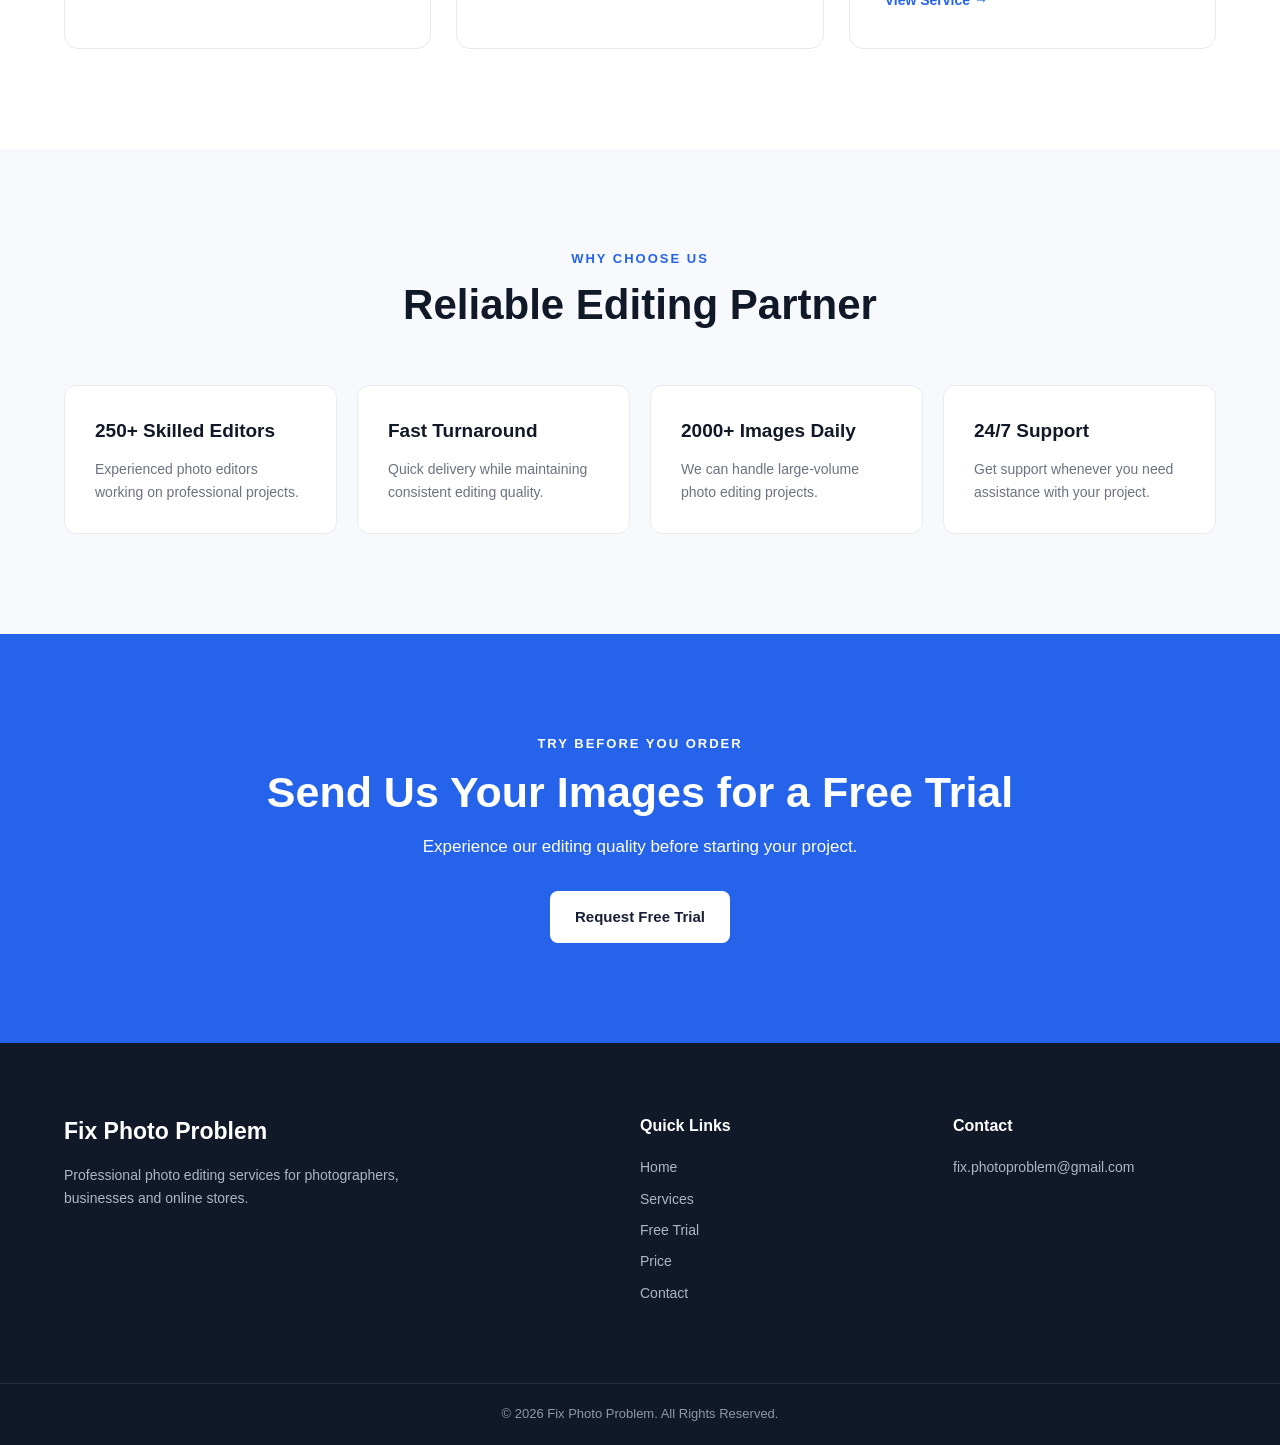
==== commit d2d340be: "Update index.html" ====
--- a/index.html
+++ b/index.html
@@ -2,7 +2,9 @@
 <html lang="en">
 
 <head>
+
     <meta charset="UTF-8">
+
     <meta name="viewport" content="width=device-width, initial-scale=1.0">
 
     <title>Professional Photo Editing Services | Fix Photo Problem</title>
@@ -14,7 +16,9 @@
         content="photo editing service, newborn photo editing service, maternity photo editing service, headshot photo editing service, product photo editing service, real estate photo editing service, ghost mannequin photo editing service">
 
     <link rel="stylesheet" href="css/style.css">
+
 </head>
+
 
 <body>
 
@@ -30,6 +34,7 @@
         <a href="index.html" class="logo">
             Fix Photo Problem
         </a>
+
 
         <nav class="navbar">
 
@@ -75,6 +80,7 @@
                 businesses, studios, online stores and real estate professionals.
             </p>
 
+
             <div class="hero-buttons">
 
                 <a href="free-trial.html" class="btn primary-btn">
@@ -103,9 +109,12 @@
 
     <div class="container">
 
+
         <div class="section-heading">
 
-            <p>WHAT WE OFFER</p>
+            <p>
+                WHAT WE OFFER
+            </p>
 
             <h2>
                 Our Photo Editing Services
@@ -118,156 +127,272 @@
         </div>
 
 
+
         <div class="service-grid">
 
 
-            <!-- NEWBORN -->
+
+            <!-- ================================
+                 01 NEWBORN
+            ================================= -->
 
             <div class="service-card">
 
-                <div class="service-number">
-                    01
-                </div>
-
-                <h3>
-                    Newborn Photo Editing Service
-                </h3>
-
-                <p>
-                    Professional newborn photo editing with soft skin
-                    retouching, natural colors, and beautiful,
-                    high-quality results.
-                </p>
-
-                <a href="newborn-photo-editing.html" class="service-link">
-                    View Service →
-                </a>
-
-            </div>
-
-
-
-            <!-- MATERNITY -->
+                <div class="service-image">
+
+                    <img
+                        src="images/newborn-service.jpg"
+                        alt="Newborn Photo Editing Service"
+                    >
+
+                </div>
+
+
+                <div class="service-info">
+
+                    <div class="service-number">
+                        01
+                    </div>
+
+                    <h3>
+                        Newborn Photo Editing Service
+                    </h3>
+
+                    <p>
+                        Professional newborn photo editing with soft skin
+                        retouching, natural colors, and beautiful,
+                        high-quality results.
+                    </p>
+
+                    <a
+                        href="newborn-photo-editing-service.html"
+                        class="service-link"
+                    >
+                        View Service →
+                    </a>
+
+                </div>
+
+            </div>
+
+
+
+            <!-- ================================
+                 02 MATERNITY
+            ================================= -->
 
             <div class="service-card">
 
-                <div class="service-number">
-                    02
-                </div>
-
-                <h3>
-                    Maternity Photo Editing Service
-                </h3>
-
-                <p>
-                    Elegant maternity photo editing with natural
-                    retouching, beautiful skin tones, and professional results.
-                </p>
-
-                <a href="maternity-photo-editing.html" class="service-link">
-                    View Service →
-                </a>
-
-            </div>
-
-
-
-            <!-- HEADSHOT -->
+                <div class="service-image">
+
+                    <img
+                        src="images/maternity-service.jpg"
+                        alt="Maternity Photo Editing Service"
+                    >
+
+                </div>
+
+
+                <div class="service-info">
+
+                    <div class="service-number">
+                        02
+                    </div>
+
+                    <h3>
+                        Maternity Photo Editing Service
+                    </h3>
+
+                    <p>
+                        Elegant maternity photo editing with natural
+                        retouching, beautiful skin tones, and professional results.
+                    </p>
+
+                    <a
+                        href="maternity-photo-editing-service.html"
+                        class="service-link"
+                    >
+                        View Service →
+                    </a>
+
+                </div>
+
+            </div>
+
+
+
+            <!-- ================================
+                 03 HEADSHOT
+            ================================= -->
 
             <div class="service-card">
 
-                <div class="service-number">
-                    03
-                </div>
-
-                <h3>
-                    Headshot Photo Editing Service
-                </h3>
-
-                <p>
-                    Professional headshot photo editing with clean
-                    retouching, natural skin tones, and polished results.
-                </p>
-
-                <a href="headshot-photo-editing.html" class="service-link">
-                    View Service →
-                </a>
-
-            </div>
-
-
-
-            <!-- PRODUCT -->
+                <div class="service-image">
+
+                    <img
+                        src="images/headshot-service.jpg"
+                        alt="Headshot Photo Editing Service"
+                    >
+
+                </div>
+
+
+                <div class="service-info">
+
+                    <div class="service-number">
+                        03
+                    </div>
+
+                    <h3>
+                        Headshot Photo Editing Service
+                    </h3>
+
+                    <p>
+                        Professional headshot photo editing with clean
+                        retouching, natural skin tones, and polished results.
+                    </p>
+
+                    <a
+                        href="headshot-photo-editing-service.html"
+                        class="service-link"
+                    >
+                        View Service →
+                    </a>
+
+                </div>
+
+            </div>
+
+
+
+            <!-- ================================
+                 04 PRODUCT
+            ================================= -->
 
             <div class="service-card">
 
-                <div class="service-number">
-                    04
-                </div>
-
-                <h3>
-                    Product Photo Editing Service
-                </h3>
-
-                <p>
-                    Professional product photo editing with clean
-                    backgrounds, accurate colors, and high-quality
-                    results for e-commerce.
-                </p>
-
-                <a href="product-photo-editing.html" class="service-link">
-                    View Service →
-                </a>
-
-            </div>
-
-
-
-            <!-- REAL ESTATE -->
+                <div class="service-image">
+
+                    <img
+                        src="images/product-service.jpg"
+                        alt="Product Photo Editing Service"
+                    >
+
+                </div>
+
+
+                <div class="service-info">
+
+                    <div class="service-number">
+                        04
+                    </div>
+
+                    <h3>
+                        Product Photo Editing Service
+                    </h3>
+
+                    <p>
+                        Professional product photo editing with clean
+                        backgrounds, accurate colors, and high-quality
+                        results for e-commerce.
+                    </p>
+
+                    <a
+                        href="product-photo-editing-service.html"
+                        class="service-link"
+                    >
+                        View Service →
+                    </a>
+
+                </div>
+
+            </div>
+
+
+
+            <!-- ================================
+                 05 REAL ESTATE
+            ================================= -->
 
             <div class="service-card">
 
-                <div class="service-number">
-                    05
-                </div>
-
-                <h3>
-                    Real Estate Photo Editing Service
-                </h3>
-
-                <p>
-                    Professional real estate photo editing with bright,
-                    clean, natural, and attractive property images.
-                </p>
-
-                <a href="real-estate-photo-editing.html" class="service-link">
-                    View Service →
-                </a>
-
-            </div>
-
-
-
-            <!-- GHOST MANNEQUIN -->
+                <div class="service-image">
+
+                    <img
+                        src="images/real-estate-service.jpg"
+                        alt="Real Estate Photo Editing Service"
+                    >
+
+                </div>
+
+
+                <div class="service-info">
+
+                    <div class="service-number">
+                        05
+                    </div>
+
+                    <h3>
+                        Real Estate Photo Editing Service
+                    </h3>
+
+                    <p>
+                        Professional real estate photo editing with bright,
+                        clean, natural, and attractive property images.
+                    </p>
+
+                    <a
+                        href="real-estate-photo-editing-service.html"
+                        class="service-link"
+                    >
+                        View Service →
+                    </a>
+
+                </div>
+
+            </div>
+
+
+
+            <!-- ================================
+                 06 GHOST MANNEQUIN
+            ================================= -->
 
             <div class="service-card">
 
-                <div class="service-number">
-                    06
-                </div>
-
-                <h3>
-                    Ghost Mannequin Photo Editing Service
-                </h3>
-
-                <p>
-                    Professional ghost mannequin photo editing with
-                    clean, seamless results for fashion and clothing products.
-                </p>
-
-                <a href="ghost-mannequin-photo-editing.html" class="service-link">
-                    View Service →
-                </a>
+                <div class="service-image">
+
+                    <img
+                        src="images/ghost-mannequin-service.jpg"
+                        alt="Ghost Mannequin Photo Editing Service"
+                    >
+
+                </div>
+
+
+                <div class="service-info">
+
+                    <div class="service-number">
+                        06
+                    </div>
+
+                    <h3>
+                        Ghost Mannequin Photo Editing Service
+                    </h3>
+
+                    <p>
+                        Professional ghost mannequin photo editing with
+                        clean, seamless results for fashion and clothing products.
+                    </p>
+
+                    <a
+                        href="ghost-mannequin-photo-editing-service.html"
+                        class="service-link"
+                    >
+                        View Service →
+                    </a>
+
+                </div>
 
             </div>
 
@@ -290,7 +415,9 @@
 
         <div class="section-heading">
 
-            <p>WHY CHOOSE US</p>
+            <p>
+                WHY CHOOSE US
+            </p>
 
             <h2>
                 Reliable Editing Partner
@@ -382,7 +509,10 @@
             Experience our editing quality before starting your project.
         </span>
 
-        <a href="free-trial.html" class="btn white-btn">
+        <a
+            href="free-trial.html"
+            class="btn white-btn"
+        >
             Request Free Trial
         </a>
 
@@ -462,7 +592,8 @@
 
     <div class="copyright">
 
-        © 2026 Fix Photo Problem. All Rights Reserved.
+        © 2026 Fix Photo Problem.
+        All Rights Reserved.
 
     </div>
 
@@ -470,4 +601,5 @@
 
 
 </body>
+
 </html>
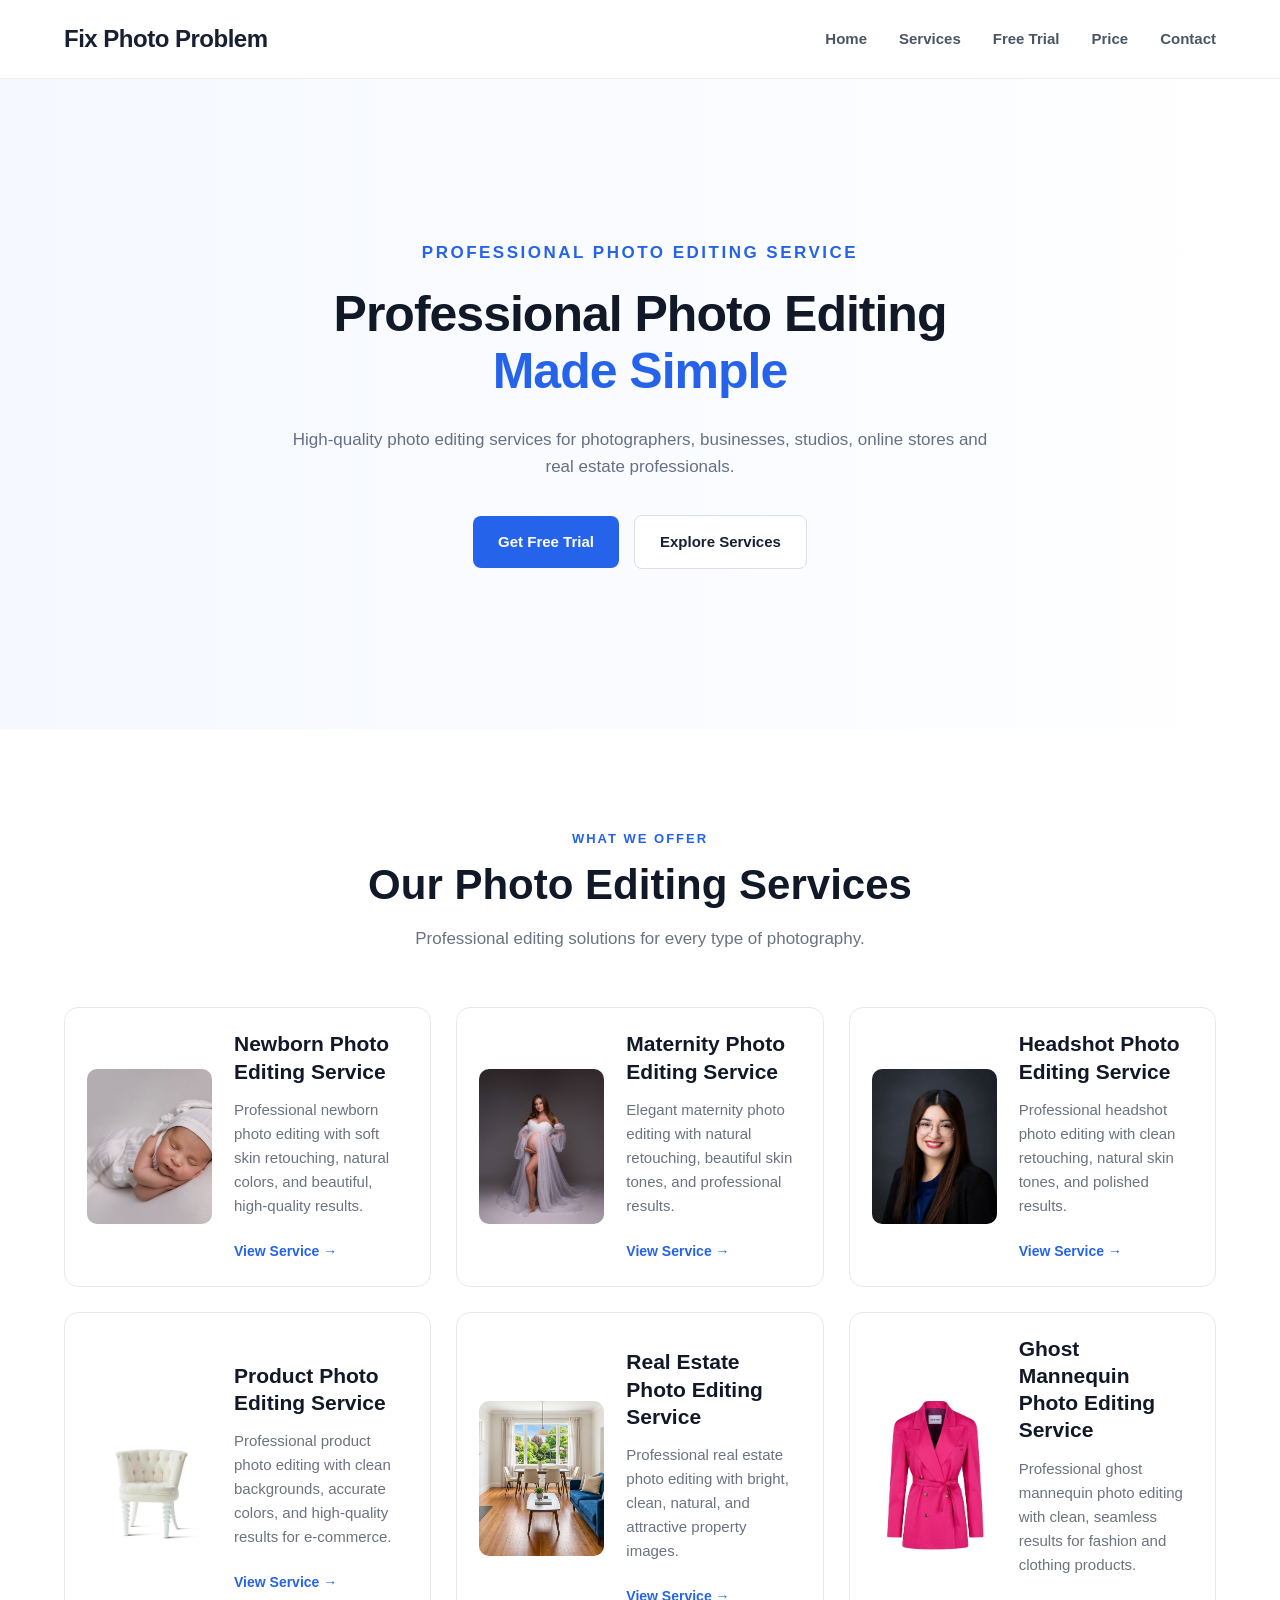
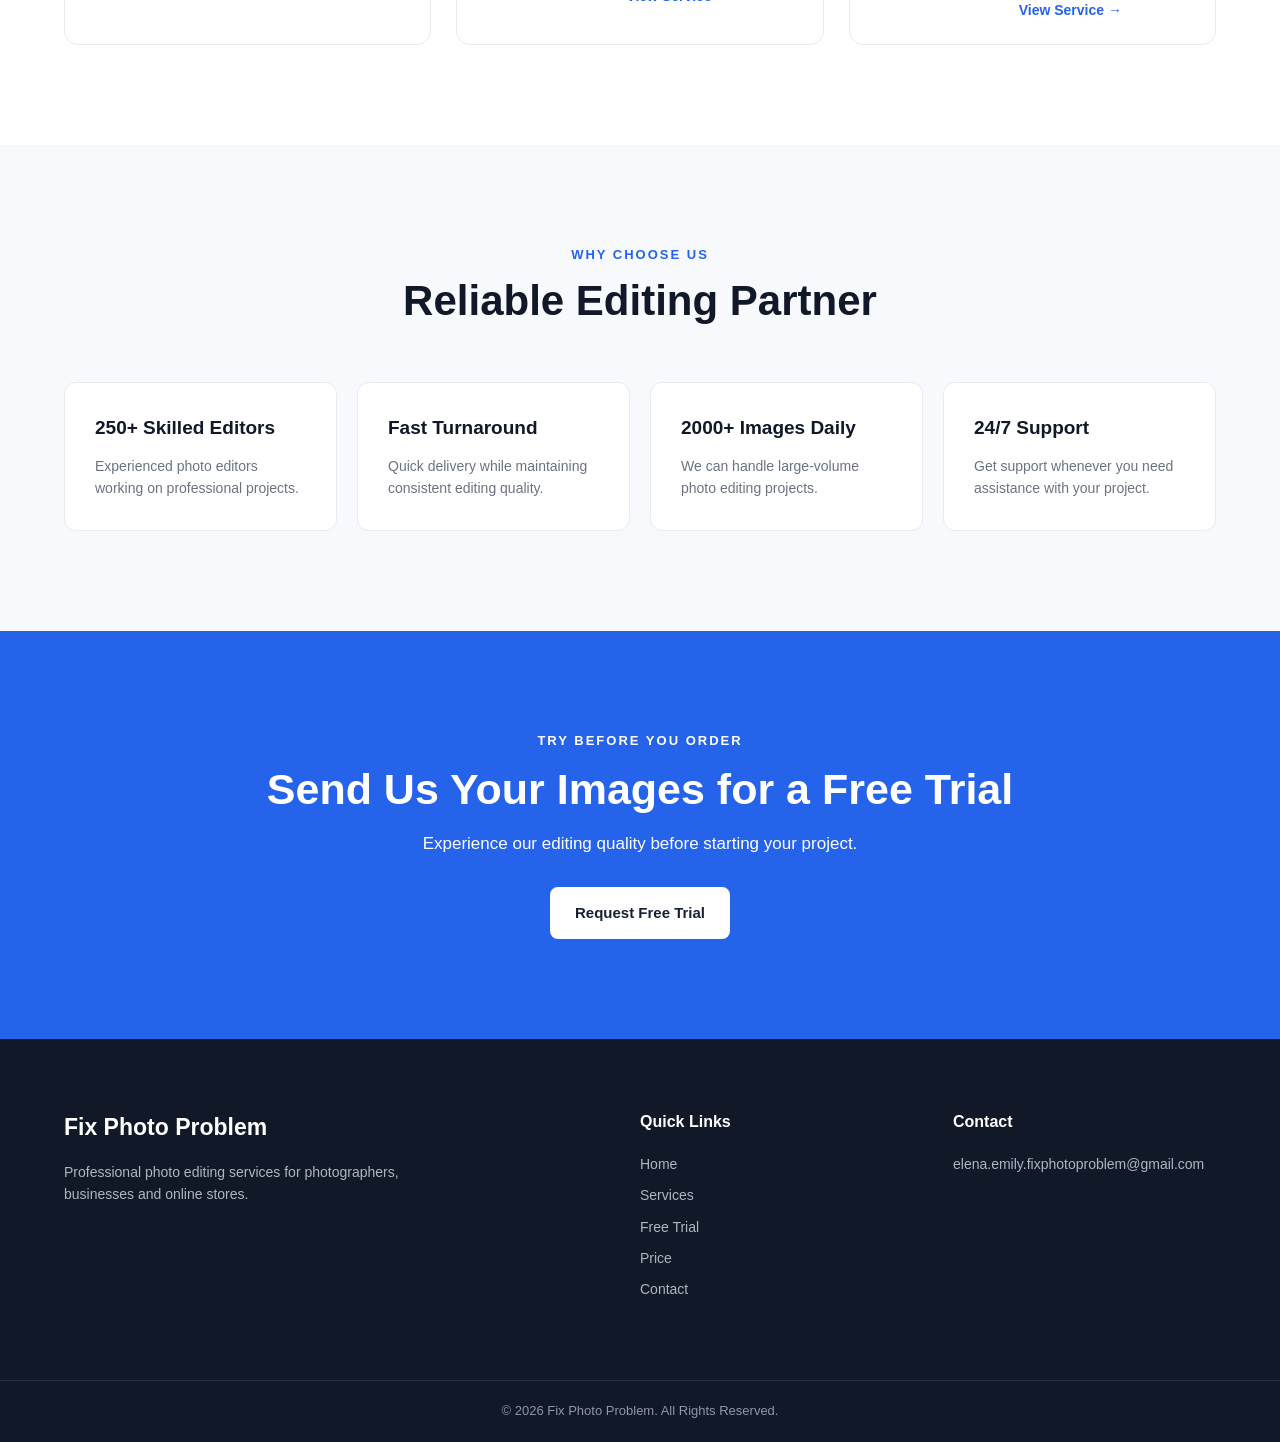
==== commit ab658d56: "Update contact email address in index.html" ====
--- a/index.html
+++ b/index.html
@@ -581,7 +581,7 @@
             </h4>
 
             <p>
-                fix.photoproblem@gmail.com
+                elena.emily.fixphotoproblem@gmail.com
             </p>
 
         </div>
--- a/css/style.css
+++ b/css/style.css
@@ -22,6 +22,10 @@
 a {
     text-decoration: none;
     color: inherit;
+}
+
+img {
+    max-width: 100%;
 }
 
 .container {
@@ -84,7 +88,6 @@
     display: flex;
     align-items: center;
     justify-content: center;
-
     background:
         linear-gradient(
             90deg,
@@ -191,6 +194,15 @@
     color: #2563eb;
 }
 
+.white-btn {
+    background: #ffffff;
+    color: #172033;
+}
+
+.white-btn:hover {
+    transform: translateY(-2px);
+}
+
 
 /* ================================
    SECTION HEADING
@@ -239,11 +251,15 @@
 }
 
 .service-card {
-    padding: 35px;
+    display: flex;
+    align-items: center;
+    gap: 22px;
+    padding: 22px;
     border: 1px solid #e6e9ef;
     border-radius: 14px;
     background: #ffffff;
     transition: all 0.3s ease;
+    min-height: 220px;
 }
 
 .service-card:hover {
@@ -252,12 +268,39 @@
     box-shadow: 0 18px 45px rgba(30, 64, 175, 0.10);
 }
 
+
+/* SERVICE IMAGE */
+
+.service-image {
+    flex: 0 0 125px;
+    width: 125px;
+    height: 155px;
+    overflow: hidden;
+    border-radius: 10px;
+    background: #f1f4f8;
+}
+
+.service-image img {
+    width: 100%;
+    height: 100%;
+    display: block;
+    object-fit: cover;
+}
+
+
+/* SERVICE CONTENT */
+
+.service-info {
+    flex: 1;
+}
+
 .service-number {
     display: none;
 }
 
 .service-card h3 {
     font-size: 21px;
+    line-height: 1.3;
     margin-bottom: 13px;
     color: #111827;
 }
@@ -265,13 +308,18 @@
 .service-card p {
     color: #6b7280;
     font-size: 15px;
+    line-height: 1.6;
     margin-bottom: 20px;
 }
 
-.service-card a {
+.service-link {
     color: #2563eb;
     font-size: 14px;
     font-weight: 700;
+}
+
+.service-link:hover {
+    color: #1d4ed8;
 }
 
 
@@ -340,15 +388,6 @@
     display: block;
     font-size: 17px;
     margin-bottom: 30px;
-}
-
-.white-btn {
-    background: #ffffff;
-    color: #172033;
-}
-
-.white-btn:hover {
-    transform: translateY(-2px);
 }
 
 
@@ -432,132 +471,102 @@
 
 
 /* ================================
-   MOBILE RESPONSIVE
-================================ */
-
-@media (max-width: 900px) {
-
-    .navbar {
-        gap: 15px;
-    }
-
-    .hero h1 {
-        font-size: 44px;
-    }
-
-    .service-grid {
-        grid-template-columns: repeat(2, 1fr);
-    }
-
-    .features-grid {
-        grid-template-columns: repeat(2, 1fr);
-    }
-
-    .footer-content {
-        grid-template-columns: 1fr 1fr;
-    }
-}
-
-
-@media (max-width: 650px) {
-
-    .nav-container {
-        flex-direction: column;
-        padding: 20px 0;
-        gap: 15px;
-    }
-
-    .navbar {
-        flex-wrap: wrap;
-        justify-content: center;
-        gap: 12px 18px;
-    }
-
-
-    /* MOBILE HERO */
-
-    .hero {
-        min-height: 560px;
-        text-align: center;
-    }
-
-    .hero-content {
-        text-align: center;
-    }
-
-    .hero-text {
-        max-width: 100%;
-    }
-
-    .small-title {
-        font-size: 14px;
-        letter-spacing: 1.8px;
-        line-height: 1.5;
-    }
-
-    .hero h1 {
-        font-size: 36px;
-        line-height: 1.15;
-        letter-spacing: -0.5px;
-    }
-
-    .hero-text > p:not(.small-title) {
-        font-size: 16px;
-        line-height: 1.7;
-    }
-
-    .hero-buttons {
-        justify-content: center;
-    }
-
-
-    /* SECTION */
-
-    .section-heading h2 {
-        font-size: 34px;
-    }
-
-
-    /* SERVICES */
-
-    .service-grid {
-        grid-template-columns: 1fr;
-    }
-
-
-    /* FEATURES */
-
-    .features-grid {
-        grid-template-columns: 1fr;
-    }
-
-
-    /* FREE TRIAL */
-
-    .trial-content h2 {
-        font-size: 34px;
-    }
-
-
-    /* FOOTER */
-
-    .footer-content {
-        grid-template-columns: 1fr;
-        gap: 35px;
-    }
-
-
-    /* PAGE HERO */
-
-    .page-hero {
-        padding: 70px 0;
-    }
-
-    .page-hero h1 {
-        font-size: 36px;
-    }
-
-}
+   SERVICE DETAIL PAGE
+================================ */
+
+.service-detail-grid {
+    display: grid;
+    grid-template-columns: 1fr 1fr;
+    gap: 60px;
+    align-items: center;
+}
+
+.service-detail-content {
+    max-width: 600px;
+}
+
+.service-detail-content h2 {
+    font-size: 38px;
+    line-height: 1.2;
+    color: #111827;
+    margin-bottom: 20px;
+}
+
+.service-detail-content p {
+    color: #667085;
+    font-size: 16px;
+    line-height: 1.8;
+    margin-bottom: 18px;
+}
+
+.service-detail-content .btn {
+    margin-top: 12px;
+}
+
+.service-detail-image {
+    width: 100%;
+    background: #f1f4f8;
+    overflow: hidden;
+    border-radius: 16px;
+}
+
+.service-detail-image img {
+    width: 100%;
+    height: auto;
+    display: block;
+}
+
+
+/* ================================
+   BEFORE & AFTER SECTION
+================================ */
+
+.before-after-section {
+    padding: 100px 0;
+    background: #f7f9fc;
+}
+
+.before-after-grid {
+    display: grid;
+    grid-template-columns: 1fr 1fr;
+    gap: 30px;
+    max-width: 1000px;
+    margin: 0 auto;
+}
+
+.before-after-card {
+    background: #ffffff;
+    border: 1px solid #e5e9f0;
+    border-radius: 14px;
+    overflow: hidden;
+    text-align: center;
+    transition: 0.3s ease;
+}
+
+.before-after-card:hover {
+    transform: translateY(-5px);
+    box-shadow: 0 15px 35px rgba(15, 23, 42, 0.08);
+}
+
+.before-after-image {
+    width: 100%;
+    background: #eef1f5;
+    overflow: hidden;
+}
+
+.before-after-image img {
+    width: 100%;
+    display: block;
+    object-fit: contain;
+}
+
+.before-after-card h3 {
+    padding: 18px;
+    font-size: 18px;
+    color: #111827;
+}
+
+
 /* ================================
    FREE TRIAL PAGE
 ================================ */
@@ -818,10 +827,54 @@
 
 
 /* ================================
-   FREE TRIAL MOBILE
+   TABLET RESPONSIVE
 ================================ */
 
 @media (max-width: 900px) {
+
+    .navbar {
+        gap: 15px;
+    }
+
+    .hero h1 {
+        font-size: 44px;
+    }
+
+    .service-grid {
+        grid-template-columns: repeat(2, 1fr);
+    }
+
+    .features-grid {
+        grid-template-columns: repeat(2, 1fr);
+    }
+
+    .footer-content {
+        grid-template-columns: 1fr 1fr;
+    }
+
+
+    /* SERVICE DETAIL */
+
+    .service-detail-grid {
+        grid-template-columns: 1fr;
+        gap: 40px;
+    }
+
+    .service-detail-content {
+        max-width: 100%;
+    }
+
+    .service-detail-image {
+        height: 400px;
+    }
+
+    .before-after-grid {
+        grid-template-columns: 1fr 1fr;
+        max-width: 800px;
+    }
+
+
+    /* FREE TRIAL */
 
     .free-trial-wrapper {
         grid-template-columns: 1fr;
@@ -831,11 +884,214 @@
     .trial-info {
         padding-top: 0;
     }
-
-}
-
+}
+
+
+/* ================================
+   MOBILE RESPONSIVE
+================================ */
 
 @media (max-width: 650px) {
+
+    /* HEADER */
+
+    .nav-container {
+        flex-direction: column;
+        padding: 20px 0;
+        gap: 15px;
+    }
+
+    .navbar {
+        flex-wrap: wrap;
+        justify-content: center;
+        gap: 12px 18px;
+    }
+
+
+    /* HOME HERO */
+
+    .hero {
+        min-height: 560px;
+        text-align: center;
+    }
+
+    .hero-content {
+        text-align: center;
+    }
+
+    .hero-text {
+        max-width: 100%;
+    }
+
+    .small-title {
+        font-size: 14px;
+        letter-spacing: 1.8px;
+        line-height: 1.5;
+    }
+
+    .hero h1 {
+        font-size: 36px;
+        line-height: 1.15;
+        letter-spacing: -0.5px;
+    }
+
+    .hero-text > p:not(.small-title) {
+        font-size: 16px;
+        line-height: 1.7;
+    }
+
+    .hero-buttons {
+        justify-content: center;
+    }
+
+
+    /* SECTION */
+
+    .section-heading {
+        margin-bottom: 40px;
+    }
+
+    .section-heading h2 {
+        font-size: 34px;
+    }
+
+    .section-heading span {
+        font-size: 15px;
+    }
+
+
+    /* SERVICES */
+
+    .services-section {
+        padding: 70px 0;
+    }
+
+    .service-grid {
+        grid-template-columns: 1fr;
+    }
+
+    .service-card {
+        flex-direction: column;
+        align-items: flex-start;
+        padding: 20px;
+        gap: 18px;
+    }
+
+    .service-image {
+        width: 100%;
+        height: 190px;
+        flex: none;
+    }
+
+    .service-info {
+        width: 100%;
+    }
+
+    .service-card h3 {
+        font-size: 20px;
+        line-height: 1.35;
+    }
+
+    .service-card p {
+        font-size: 14px;
+        line-height: 1.6;
+    }
+
+
+    /* FEATURES */
+
+    .why-section {
+        padding: 70px 0;
+    }
+
+    .features-grid {
+        grid-template-columns: 1fr;
+    }
+
+
+    /* FREE TRIAL */
+
+    .trial-section {
+        padding: 70px 0;
+    }
+
+    .trial-content h2 {
+        font-size: 34px;
+    }
+
+    .trial-content span {
+        font-size: 15px;
+    }
+
+
+    /* FOOTER */
+
+    .footer-content {
+        grid-template-columns: 1fr;
+        gap: 35px;
+        padding: 55px 0;
+    }
+
+
+    /* PAGE HERO */
+
+    .page-hero {
+        padding: 70px 0;
+    }
+
+    .page-hero h1 {
+        font-size: 36px;
+    }
+
+    .page-hero > p:last-child {
+        font-size: 15px;
+    }
+
+
+    /* SERVICE DETAIL */
+
+    .service-detail-grid {
+        grid-template-columns: 1fr;
+        gap: 30px;
+    }
+
+    .service-detail-content h2 {
+        font-size: 30px;
+    }
+
+    .service-detail-content p {
+        font-size: 15px;
+        line-height: 1.7;
+    }
+
+    .service-detail-image {
+        height: 300px;
+        border-radius: 12px;
+    }
+
+
+    /* BEFORE & AFTER */
+
+    .before-after-section {
+        padding: 70px 0;
+    }
+
+    .before-after-grid {
+        grid-template-columns: 1fr;
+        gap: 20px;
+    }
+
+    .before-after-image {
+        height: 280px;
+    }
+
+    .before-after-card h3 {
+        padding: 15px;
+        font-size: 17px;
+    }
+
+
+    /* FREE TRIAL PAGE */
 
     .free-trial-section {
         padding: 70px 0;
@@ -845,7 +1101,7 @@
         font-size: 32px;
     }
 
-    .form-row {
+     .form-row {
         grid-template-columns: 1fr;
         gap: 0;
     }
@@ -860,3 +1116,128 @@
     }
 
 }
+
+
+/* ================================
+   PRICE CARDS
+================================ */
+
+.price-grid {
+    display: grid;
+    grid-template-columns: repeat(3, 1fr);
+    gap: 25px;
+    max-width: 1100px;
+    margin: 0 auto;
+}
+
+.price-card {
+    background: #ffffff;
+    border: 1px solid #e6e9ef;
+    border-radius: 14px;
+    padding: 30px;
+    transition: all 0.3s ease;
+}
+
+.price-card:hover {
+    transform: translateY(-7px);
+    border-color: #c9d8ff;
+    box-shadow: 0 18px 45px rgba(30, 64, 175, 0.10);
+}
+
+.price-card h3 {
+    font-size: 24px;
+    color: #111827;
+    margin-bottom: 15px;
+}
+
+.price-label {
+    color: #6b7280;
+    font-size: 14px;
+    margin-bottom: 3px;
+}
+
+.price {
+    display: flex;
+    align-items: baseline;
+    gap: 8px;
+    margin-bottom: 22px;
+}
+
+.price strong {
+    font-size: 38px;
+    line-height: 1;
+    color: #2563eb;
+}
+
+.price span {
+    color: #6b7280;
+    font-size: 14px;
+}
+
+.price-btn {
+    display: block;
+    width: 100%;
+    padding: 13px 20px;
+    margin-bottom: 25px;
+    border-radius: 8px;
+    background: #2563eb;
+    color: #ffffff;
+    text-align: center;
+    font-size: 15px;
+    font-weight: 700;
+    transition: 0.3s ease;
+}
+
+.price-btn:hover {
+    background: #1d4ed8;
+    transform: translateY(-2px);
+}
+
+.price-card ul {
+    margin: 0;
+    padding: 0;
+    list-style: none;
+}
+
+.price-card li {
+    position: relative;
+    padding-left: 20px;
+    margin-bottom: 12px;
+    color: #667085;
+    font-size: 14px;
+    line-height: 1.5;
+}
+
+.price-card li::before {
+    content: "✓";
+    position: absolute;
+    left: 0;
+    color: #2563eb;
+    font-weight: 700;
+}
+
+
+/* ================================
+   PRICE RESPONSIVE
+================================ */
+
+@media (max-width: 900px) {
+
+    .price-grid {
+        grid-template-columns: repeat(2, 1fr);
+    }
+
+}
+
+
+@media (max-width: 650px) {
+
+    .price-grid {
+        grid-template-columns: 1fr;
+    }
+
+    .price-card {
+        padding: 25px;
+    }
+
+}
